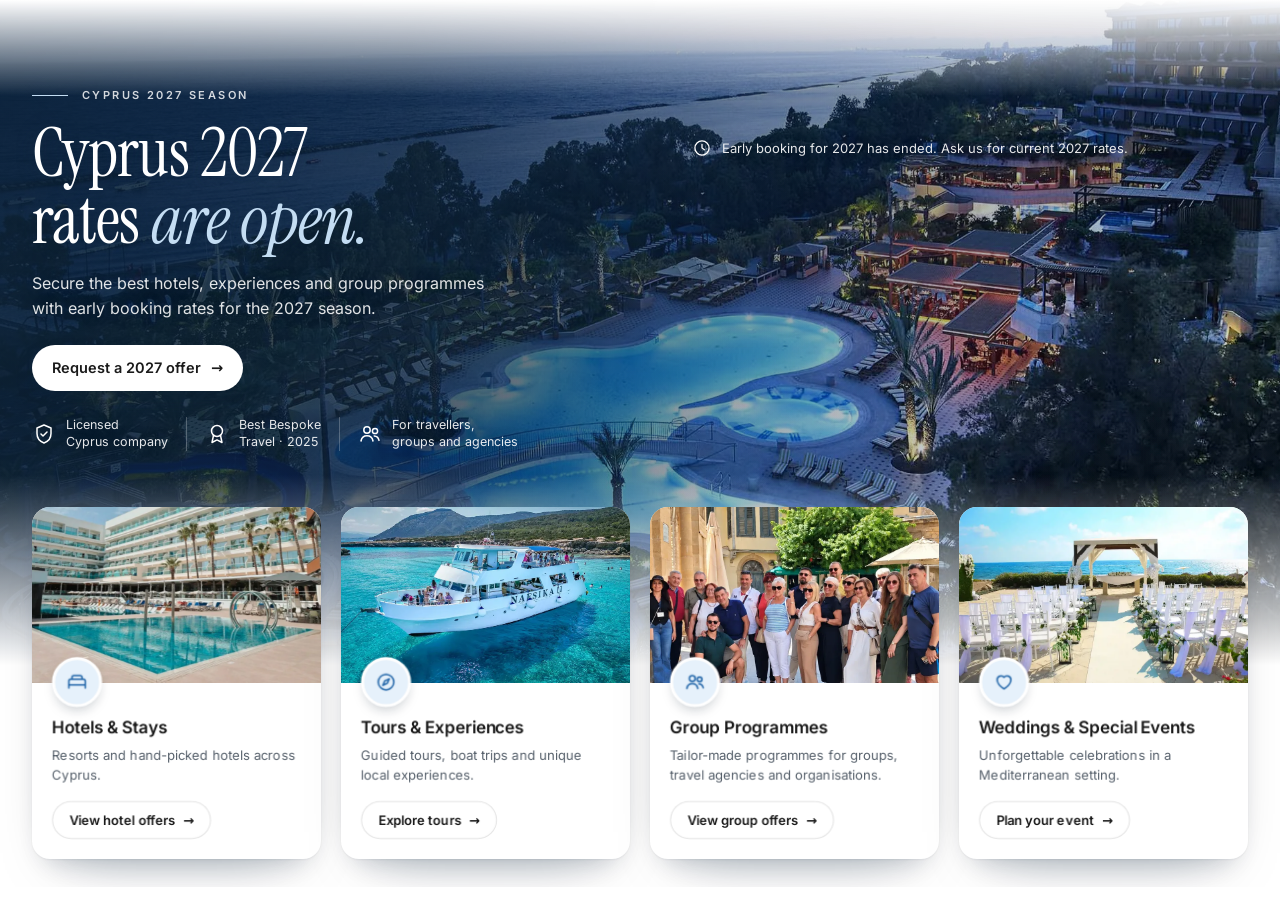
==== early-booking/index.html @ 0e49a7b5 "Add Early booking 2027 section for the Home page A Mediterranean photo section that fades in and out" ====
<!doctype html>
<html lang="en">
<head>
  <meta charset="utf-8">
  <meta name="viewport" content="width=device-width, initial-scale=1">
  <meta name="color-scheme" content="light">
  <title>Early booking 2027 · WWE Travel CY</title>
  <meta name="description" content="WWE Travel CY early booking for Cyprus 2027: up to 20% off hotels and stays, 10% off tours and experiences, group programmes, weddings and special events.">
  <meta name="robots" content="noindex">
  <link rel="icon" href="../assets/favicon.svg" type="image/svg+xml">
  <link rel="preload" href="assets/fonts/instrument-serif-latin-400-normal.woff2" as="font" type="font/woff2" crossorigin>
  <link rel="preload" href="assets/fonts/inter-latin-400-normal.woff2" as="font" type="font/woff2" crossorigin>
  <link rel="stylesheet" href="css/early-booking.css">
  <!-- before first paint: embed state, reduced motion, optional edge colours (?top=ffffff&bottom=f8f7f4) -->
  <script>
    (function (d) {
      var c = d.documentElement.classList, s = d.documentElement.style;
      c.add('js');
      try { if (window.self !== window.top) c.add('is-embedded'); } catch (e) { c.add('is-embedded'); }
      if (window.matchMedia && matchMedia('(prefers-reduced-motion: reduce)').matches) c.add('reduced-motion');
      var q = new URLSearchParams(location.search);
      ['top', 'bottom'].forEach(function (k) {
        var v = q.get(k);
        if (v && /^[0-9a-f]{6}$/i.test(v)) s.setProperty('--edge-' + k, '#' + v);
      });
    })(document);
  </script>
</head>
<body>
  <section class="eb" id="eb" aria-labelledby="eb-title">

    <!-- background photo, gradients and a soft fade into the sections above and below -->
    <div class="eb__bg" aria-hidden="true">
      <img class="eb__photo" src="assets/photos/background.webp" alt="">
    </div>

    <div class="eb__inner">
      <div class="eb__hero">

        <div class="eb__copy">
          <p class="eb__eyebrow reveal" style="--d:0"><span class="eb__rule"></span><span class="eb__eyebrow-text">Early booking · Cyprus 2027</span></p>
          <h2 class="eb__title" id="eb-title">
            <span class="reveal" style="--d:1">Cyprus 2027</span>
            <span class="reveal" style="--d:2">rates <em>are open.</em></span>
          </h2>
          <p class="eb__lead reveal" style="--d:3">Secure the best hotels, experiences and group programmes with early booking rates for the 2027 season.</p>
          <a class="eb__cta reveal" style="--d:4" href="https://www.wwe-cy.com/tailored-program-package-request" target="_top"><span>Request a 2027 offer</span><span class="eb__cta-arrow" aria-hidden="true">→</span></a>

          <ul class="eb__trust reveal" style="--d:5">
            <li>
              <svg viewBox="0 0 24 24" aria-hidden="true"><path d="M12 3 5 6v5.5c0 4.2 2.9 8 7 9.5 4.1-1.5 7-5.3 7-9.5V6l-7-3Z"/><path d="m9 12 2 2 4-4"/></svg>
              <span>Licensed<br>Cyprus company</span>
            </li>
            <li>
              <svg viewBox="0 0 24 24" aria-hidden="true"><circle cx="12" cy="9" r="5.5"/><path d="m8.5 13.3-1.5 7.2 5-2.6 5 2.6-1.5-7.2"/></svg>
              <span>Best Bespoke<br>Travel · 2025</span>
            </li>
            <li>
              <svg viewBox="0 0 24 24" aria-hidden="true"><circle cx="9" cy="8" r="3.2"/><path d="M3 19c.6-3.3 3-5.2 6-5.2s5.4 1.9 6 5.2"/><circle cx="17" cy="9" r="2.6"/><path d="M16.2 13.9c2.4.1 4.2 1.7 4.8 4.4"/></svg>
              <span>For travellers,<br>groups and agencies</span>
            </li>
          </ul>
        </div>

        <div class="eb__timer reveal" style="--d:2">
          <div class="cd" id="cd" role="timer" aria-live="off">
            <div class="cd__seg"><span class="cd__num" data-unit="days">00</span><span class="cd__lab">Days</span></div>
            <div class="cd__seg"><span class="cd__num" data-unit="hours">00</span><span class="cd__lab">Hours</span></div>
            <div class="cd__seg"><span class="cd__num" data-unit="minutes">00</span><span class="cd__lab">Minutes</span></div>
            <div class="cd__seg"><span class="cd__num" data-unit="seconds">00</span><span class="cd__lab">Seconds</span></div>
          </div>
          <p class="eb__deadline">
            <svg viewBox="0 0 24 24" aria-hidden="true"><circle cx="12" cy="12" r="8.5"/><path d="M12 7.5V12l3 2"/></svg>
            <span class="eb__deadline-open">Early booking rates available until 30&nbsp;November&nbsp;2026, 23:59 (Cyprus time).</span>
            <span class="eb__deadline-ended">Early booking for 2027 has ended. Ask us for current 2027 rates.</span>
          </p>
        </div>
      </div>

      <!-- the four offers -->
      <div class="eb__deck" id="deck">

        <article class="offer" style="--i:0">
          <div class="offer__card">
            <div class="offer__media"><img src="assets/photos/hotels.webp" alt="" loading="lazy" style="--focus:50% 60%"></div>
            <span class="offer__icon" aria-hidden="true"><svg viewBox="0 0 24 24"><path d="M3 18.5V11a2 2 0 0 1 2-2h14a2 2 0 0 1 2 2v7.5M3 15h18M6.5 9V6.8A1.8 1.8 0 0 1 8.3 5h7.4a1.8 1.8 0 0 1 1.8 1.8V9"/></svg></span>
            <div class="offer__body">
              <div class="offer__head">
                <h3 class="offer__title">Hotels &amp; Stays</h3>
                <p class="offer__deal"><small>Up to</small><b>20%</b><span>off</span></p>
              </div>
              <p class="offer__text">Resorts and hand-picked hotels across Cyprus.</p>
              <a class="offer__cta" href="https://www.wwe-cy.com/cyprus-hotels" target="_top"><span>View hotel offers</span><span aria-hidden="true">→</span></a>
            </div>
            <span class="offer__glare" aria-hidden="true"></span>
          </div>
        </article>

        <article class="offer" style="--i:1">
          <div class="offer__card">
            <div class="offer__media"><img src="assets/photos/tours.webp" alt="" loading="lazy" style="--focus:50% 55%"></div>
            <span class="offer__icon" aria-hidden="true"><svg viewBox="0 0 24 24"><circle cx="12" cy="12" r="8.5"/><path d="m15.5 8.5-2.2 4.8-4.8 2.2 2.2-4.8 4.8-2.2Z"/></svg></span>
            <div class="offer__body">
              <div class="offer__head">
                <h3 class="offer__title">Tours &amp; Experiences</h3>
                <p class="offer__deal"><b>10%</b><span>off</span></p>
              </div>
              <p class="offer__text">Guided tours, boat trips and unique local experiences.</p>
              <a class="offer__cta" href="https://www.wwe-cy.com/tours-excursions" target="_top"><span>Explore tours</span><span aria-hidden="true">→</span></a>
            </div>
            <span class="offer__glare" aria-hidden="true"></span>
          </div>
        </article>

        <article class="offer" style="--i:2">
          <div class="offer__card">
            <div class="offer__media"><img src="assets/photos/groups.webp" alt="" loading="lazy" style="--focus:50% 45%"></div>
            <span class="offer__icon" aria-hidden="true"><svg viewBox="0 0 24 24"><circle cx="9" cy="8" r="3.2"/><path d="M3 19c.6-3.3 3-5.2 6-5.2s5.4 1.9 6 5.2"/><circle cx="17" cy="9" r="2.6"/><path d="M16.2 13.9c2.4.1 4.2 1.7 4.8 4.4"/></svg></span>
            <div class="offer__body">
              <div class="offer__head">
                <h3 class="offer__title">Group Programmes</h3>
                <p class="offer__deal"><b>10%</b><span>off</span></p>
              </div>
              <p class="offer__text">Tailor-made programmes for groups, travel agencies and organisations.</p>
              <a class="offer__cta" href="https://www.wwe-cy.com/tailored-program-package-request" target="_top"><span>View group offers</span><span aria-hidden="true">→</span></a>
            </div>
            <span class="offer__glare" aria-hidden="true"></span>
          </div>
        </article>

        <article class="offer" style="--i:3">
          <div class="offer__card">
            <div class="offer__media"><img src="assets/photos/weddings.webp" alt="" loading="lazy" style="--focus:50% 50%"></div>
            <span class="offer__icon" aria-hidden="true"><svg viewBox="0 0 24 24"><path d="M12 19.5s-7.5-4.4-7.5-10A4.2 4.2 0 0 1 12 6.8a4.2 4.2 0 0 1 7.5 2.7c0 5.6-7.5 10-7.5 10Z"/></svg></span>
            <div class="offer__body">
              <div class="offer__head">
                <h3 class="offer__title">Weddings &amp; Special Events</h3>
                <p class="offer__deal"><b>10%</b><span>off</span></p>
              </div>
              <p class="offer__text">Unforgettable celebrations in a Mediterranean setting.</p>
              <a class="offer__cta" href="https://www.wwe-cy.com/tailored-program-package-request" target="_top"><span>Plan your event</span><span aria-hidden="true">→</span></a>
            </div>
            <span class="offer__glare" aria-hidden="true"></span>
          </div>
        </article>

      </div>
      <div class="eb__dots" id="dots" aria-hidden="true"></div>
      <p class="eb__fine">Discounts apply to new 2027 bookings confirmed by the deadline. Conditions apply.</p>
    </div>
  </section>

  <script src="js/early-booking.js"></script>
</body>
</html>
---- early-booking/css/early-booking.css ----
/* =====================================================================
   WWE Travel CY · Early booking 2027
   A Mediterranean photo that fades into the page above and below,
   an elegant serif headline, a glass countdown, three trust points and
   four offer cards with a 3D tilt (desktop) or a swipe deck (mobile).
   ===================================================================== */

/* fonts are hosted with the section (SIL Open Font Licence, see assets/fonts) */
@font-face { font-family: 'Inter'; font-style: normal; font-weight: 400; font-display: swap; src: url('../assets/fonts/inter-latin-400-normal.woff2') format('woff2'); }
@font-face { font-family: 'Inter'; font-style: normal; font-weight: 500; font-display: swap; src: url('../assets/fonts/inter-latin-500-normal.woff2') format('woff2'); }
@font-face { font-family: 'Inter'; font-style: normal; font-weight: 600; font-display: swap; src: url('../assets/fonts/inter-latin-600-normal.woff2') format('woff2'); }
@font-face { font-family: 'Instrument Serif'; font-style: normal; font-weight: 400; font-display: swap; src: url('../assets/fonts/instrument-serif-latin-400-normal.woff2') format('woff2'); }
@font-face { font-family: 'Instrument Serif'; font-style: italic; font-weight: 400; font-display: swap; src: url('../assets/fonts/instrument-serif-latin-400-italic.woff2') format('woff2'); }

:root {
  /* palette: the site's sea blue, sand and ink; no orange */
  --sea: 13, 34, 54;                 /* #0D2236 */
  --ink: #1A1A1A;
  --body: #56606B;
  --blue: #185FA5;
  --blue-bg: #E6F1FB;
  --accent-light: #C4DDF3;           /* the italic accent on the photo */
  --white: #FFFFFF;
  --sand: #F6F1EA;

  /* the colours of the sections above and below (override with ?top= and ?bottom=) */
  --edge-top: #FFFFFF;
  --edge-bottom: #FFFFFF;

  /* layout: the same grid as the other Home page embeds */
  --max: 1216px;
  --pad-x: 32px;
  --radius: 18px;

  --serif: 'Instrument Serif', Georgia, 'Times New Roman', serif;
  --sans: 'Inter', system-ui, -apple-system, 'Segoe UI', Roboto, Arial, sans-serif;
  --ease: cubic-bezier(0.22, 1, 0.36, 1);
}

*, *::before, *::after { box-sizing: border-box; }
html { color-scheme: light; -webkit-text-size-adjust: 100%; background: var(--edge-bottom); }
body { margin: 0; font-family: var(--sans); color: var(--ink); -webkit-font-smoothing: antialiased; }
html.is-embedded, html.is-embedded body { overflow: hidden; }
img, svg { display: block; }

/* ---------------------------------------------------------------------
   Section and background
   --------------------------------------------------------------------- */
.eb { position: relative; isolation: isolate; overflow: hidden; }

.eb__bg { position: absolute; inset: 0; z-index: -1; }
.eb__photo {
  position: absolute;
  left: -2%;
  top: 0;
  width: 104%;
  height: var(--photo-h, 640px);
  object-fit: cover;
  object-position: 50% 40%;
  transform: translate3d(var(--px, 0px), var(--py, 0px), 0) scale(1.06);
  transition: transform 1.6s var(--ease);
}
.eb.is-in .eb__photo { transform: translate3d(var(--px, 0px), var(--py, 0px), 0) scale(1); transition: transform 9s cubic-bezier(0.2, 0.6, 0.2, 1); }

/* readable copy on the left, the photo opening up to the right */
.eb__bg::before {
  content: "";
  position: absolute;
  z-index: 1;
  left: 0;
  right: 0;
  top: 0;
  height: var(--photo-h, 640px);
  background:
    linear-gradient(90deg, rgba(var(--sea), 0.88) 0%, rgba(var(--sea), 0.74) 32%, rgba(var(--sea), 0.36) 58%, rgba(var(--sea), 0.14) 80%, rgba(var(--sea), 0.08) 100%),
    linear-gradient(180deg, rgba(var(--sea), 0.3) 0%, rgba(var(--sea), 0.12) 45%, rgba(var(--sea), 0) 75%);
}
/* soft fades: from the section above, and into the page below the cards */
.eb__bg::after {
  content: "";
  position: absolute;
  z-index: 2;
  inset: 0;
  background:
    linear-gradient(180deg, var(--edge-top) 0, rgba(255, 255, 255, 0) 100%) top / 100% 96px no-repeat,
    linear-gradient(180deg, rgba(255, 255, 255, 0) calc(var(--photo-h, 640px) - 190px), var(--edge-bottom) var(--photo-h, 640px)) top / 100% 100% no-repeat;
}

.eb__inner {
  max-width: calc(var(--max) + var(--pad-x) * 2);
  margin: 0 auto;
  padding: 88px var(--pad-x) 28px;
}

/* ---------------------------------------------------------------------
   Hero: copy + countdown
   --------------------------------------------------------------------- */
.eb__hero {
  display: grid;
  grid-template-columns: minmax(0, 1.05fr) minmax(0, 1fr);
  gap: 40px;
  align-items: start;
  color: var(--white);
}

.eb__eyebrow {
  display: flex;
  align-items: center;
  gap: 14px;
  margin: 0 0 18px;
  font-size: 11px;
  font-weight: 600;
  letter-spacing: 0.22em;
  text-transform: uppercase;
  color: rgba(255, 255, 255, 0.82);
}
.eb__rule { width: 36px; height: 1px; background: var(--accent-light); }

.eb__title {
  margin: 0;
  font-family: var(--serif);
  font-weight: 400;
  font-size: 68px;
  line-height: 0.98;
  letter-spacing: -0.01em;
  color: var(--white);
}
.eb__title > span { display: block; }
.eb__title em { font-style: italic; color: var(--accent-light); }
.eb__title, .eb__lead, .eb__trust, .eb__deadline { text-shadow: 0 1px 18px rgba(var(--sea), 0.45); }

.eb__lead {
  max-width: 470px;
  margin: 18px 0 0;
  font-size: 16px;
  line-height: 1.55;
  color: rgba(255, 255, 255, 0.88);
}

.eb__cta {
  display: inline-flex;
  align-items: center;
  gap: 10px;
  height: 46px;
  margin-top: 24px;
  padding: 0 20px;
  border-radius: 999px;
  background: var(--white);
  color: var(--ink);
  font-size: 14.5px;
  font-weight: 600;
  text-decoration: none;
  box-shadow: 0 10px 24px -12px rgba(var(--sea), 0.7);
  transition: transform 0.25s var(--ease), box-shadow 0.25s ease, background-color 0.2s ease;
}
.eb__cta:hover { transform: translateY(-2px); box-shadow: 0 16px 30px -14px rgba(var(--sea), 0.8); }
.eb__cta-arrow { transition: transform 0.25s var(--ease); }
.eb__cta:hover .eb__cta-arrow { transform: translateX(4px); }
.eb__cta:focus-visible { outline: 2px solid var(--white); outline-offset: 3px; }

.eb__trust {
  display: flex;
  flex-wrap: wrap;
  gap: 10px 0;
  margin: 26px 0 0;
  padding: 0;
  list-style: none;
}
.eb__trust li {
  display: flex;
  align-items: center;
  gap: 10px;
  padding-right: 18px;
  margin-right: 18px;
  border-right: 1px solid rgba(255, 255, 255, 0.24);
  font-size: 12.5px;
  line-height: 1.35;
  color: rgba(255, 255, 255, 0.9);
}
.eb__trust li:last-child { border-right: 0; margin-right: 0; padding-right: 0; }
.eb__trust svg { flex: none; width: 24px; height: 24px; fill: none; stroke: var(--white); stroke-width: 1.5; stroke-linecap: round; stroke-linejoin: round; }

/* glass countdown */
.eb__timer { justify-self: end; width: 100%; max-width: 560px; margin-top: 36px; }
.cd {
  display: grid;
  grid-template-columns: repeat(4, 1fr);
  border-radius: 20px;
  background: linear-gradient(135deg, rgba(255, 255, 255, 0.16), rgba(var(--sea), 0.24));
  border: 1px solid rgba(255, 255, 255, 0.3);
  -webkit-backdrop-filter: blur(16px) saturate(1.2);
  backdrop-filter: blur(16px) saturate(1.2);
  box-shadow: 0 24px 50px -30px rgba(var(--sea), 0.8), inset 0 1px 0 rgba(255, 255, 255, 0.25);
}
.cd__seg {
  display: grid;
  justify-items: center;
  gap: 6px;
  padding: 20px 8px 18px;
  perspective: 400px;
}
.cd__seg + .cd__seg { border-left: 1px solid rgba(255, 255, 255, 0.2); }
.cd__num {
  display: block;
  font-family: var(--serif);
  font-size: 58px;
  line-height: 1;
  color: var(--white);
  font-variant-numeric: tabular-nums;
  transform-origin: 50% 60%;
  backface-visibility: hidden;
}
.cd__num.is-flip { animation: flip 0.55s var(--ease); }
@keyframes flip {
  0%   { transform: rotateX(-80deg); opacity: 0.2; }
  60%  { transform: rotateX(8deg); opacity: 1; }
  100% { transform: rotateX(0); opacity: 1; }
}
.cd__lab {
  font-size: 10.5px;
  font-weight: 600;
  letter-spacing: 0.2em;
  text-transform: uppercase;
  color: rgba(255, 255, 255, 0.78);
}
.eb__deadline {
  display: flex;
  align-items: center;
  gap: 10px;
  margin: 14px 0 0 4px;
  font-size: 13px;
  line-height: 1.4;
  color: rgba(255, 255, 255, 0.9);
}
.eb__deadline svg { flex: none; width: 20px; height: 20px; fill: none; stroke: var(--white); stroke-width: 1.5; stroke-linecap: round; }
.eb__deadline-ended { display: none; }

/* ---------------------------------------------------------------------
   Offer cards
   --------------------------------------------------------------------- */
.eb__deck {
  display: grid;
  grid-template-columns: repeat(4, minmax(0, 1fr));
  gap: 20px;
  margin-top: 56px;
  perspective: 1400px;
  position: relative;
}
.offer { position: relative; }
.offer__card {
  position: relative;
  height: 100%;
  display: flex;
  flex-direction: column;
  border-radius: var(--radius);
  background: var(--white);
  box-shadow:
    0 1px 2px rgba(var(--sea), 0.06),
    0 14px 30px -16px rgba(var(--sea), 0.3),
    0 30px 60px -36px rgba(var(--sea), 0.35);
  transform-style: preserve-3d;
  transform: perspective(1000px) rotateX(var(--rx, 0deg)) rotateY(var(--ry, 0deg)) translate3d(0, var(--lift, 0px), 0);
  transition: transform 0.6s var(--ease), box-shadow 0.6s ease, opacity 0.4s ease, filter 0.4s ease;
  will-change: transform;
}
.offer__media {
  position: relative;
  height: 176px;
  overflow: hidden;
  border-radius: var(--radius) var(--radius) 0 0;
}
.offer__media img {
  width: 100%;
  height: 100%;
  object-fit: cover;
  object-position: var(--focus, 50% 50%);
  transform: scale(1.04) translate3d(var(--ix, 0px), var(--iy, 0px), 0);
  transition: transform 0.8s var(--ease);
}
.offer__icon {
  position: absolute;
  left: 20px;
  top: 150px;
  display: grid;
  place-items: center;
  width: 50px;
  height: 50px;
  border-radius: 50%;
  background: var(--blue-bg);
  border: 3px solid var(--white);
  color: var(--blue);
  box-shadow: 0 6px 14px -6px rgba(var(--sea), 0.35);
  transform: translateZ(26px);
  transition: transform 0.6s var(--ease);
}
.offer__icon svg { width: 22px; height: 22px; fill: none; stroke: currentColor; stroke-width: 1.6; stroke-linecap: round; stroke-linejoin: round; }
.offer__body {
  display: flex;
  flex: 1;
  flex-direction: column;
  padding: 34px 20px 20px;
  transform: translateZ(14px);
}
.offer__head { display: flex; align-items: flex-start; justify-content: space-between; gap: 12px; }
.offer__title {
  margin: 0;
  font-size: 17px;
  font-weight: 600;
  line-height: 1.25;
  letter-spacing: -0.01em;
  color: var(--ink);
}
.offer__deal {
  flex: none;
  display: grid;
  grid-template-columns: auto auto;
  align-items: baseline;
  column-gap: 3px;
  margin: -4px 0 0;
  color: var(--blue);
  text-align: right;
  transform: translateZ(30px);
  transition: transform 0.6s var(--ease);
}
.offer__deal small { grid-column: 1 / -1; font-size: 10.5px; font-weight: 500; color: var(--body); letter-spacing: 0.02em; }
.offer__deal b { font-family: var(--serif); font-style: italic; font-weight: 400; font-size: 40px; line-height: 0.95; }
.offer__deal span { font-family: var(--serif); font-style: italic; font-size: 17px; text-transform: uppercase; }
.offer__text {
  flex: 1;
  margin: 8px 0 0;
  font-size: 13px;
  line-height: 1.5;
  color: var(--body);
}
.offer__cta {
  align-self: flex-start;
  display: inline-flex;
  align-items: center;
  gap: 8px;
  height: 38px;
  margin-top: 16px;
  padding: 0 16px;
  border-radius: 999px;
  border: 1px solid rgba(26, 26, 26, 0.12);
  background: var(--white);
  color: var(--ink);
  font-size: 13px;
  font-weight: 600;
  text-decoration: none;
  transition: background-color 0.2s ease, color 0.2s ease, border-color 0.2s ease;
}
.offer__cta span:last-child { transition: transform 0.25s var(--ease); }
.offer__cta:hover { background: var(--ink); border-color: var(--ink); color: var(--white); }
.offer__cta:hover span:last-child { transform: translateX(3px); }
.offer__cta:focus-visible { outline: 2px solid var(--blue); outline-offset: 2px; }

/* light reflection that follows the pointer */
.offer__glare {
  position: absolute;
  inset: 0;
  border-radius: var(--radius);
  pointer-events: none;
  background: radial-gradient(420px circle at var(--gx, 50%) var(--gy, 0%), rgba(255, 255, 255, 0.38), rgba(255, 255, 255, 0) 45%);
  opacity: 0;
  mix-blend-mode: soft-light;
  transition: opacity 0.4s ease;
}

/* desktop: the card under the pointer tilts and lifts, the others step back */
@media (hover: hover) and (pointer: fine) {
  .offer.is-hot .offer__card {
    --lift: -10px;
    transition: transform 0.18s ease-out, box-shadow 0.5s ease;
    box-shadow:
      0 2px 4px rgba(var(--sea), 0.08),
      0 28px 50px -20px rgba(var(--sea), 0.45),
      0 50px 80px -40px rgba(var(--sea), 0.4);
  }
  .offer.is-hot .offer__glare { opacity: 1; }
  .offer.is-hot .offer__media img { transform: scale(1.1) translate3d(var(--ix, 0px), var(--iy, 0px), 0); }
  .offer.is-hot .offer__icon { transform: translateZ(46px) scale(1.06); }
  .offer.is-hot .offer__deal { transform: translateZ(54px) scale(1.06); }
  .eb__deck.has-hot .offer:not(.is-hot) .offer__card { transform: perspective(1000px) scale(0.97); opacity: 0.86; filter: saturate(0.85); }
}

/* ---------------------------------------------------------------------
   Entrance (when the section scrolls into view)
   --------------------------------------------------------------------- */
html.js .reveal { opacity: 0; transform: translateY(18px); }
html.js .eb.is-in .reveal {
  opacity: 1;
  transform: none;
  transition: opacity 0.9s ease, transform 0.9s var(--ease);
  transition-delay: calc(var(--d, 0) * 0.09s);
}
html.js .offer { opacity: 0; transform: translateY(46px) rotateX(-16deg); transform-origin: 50% 100%; }
html.js .eb.is-in .offer {
  opacity: 1;
  transform: none;
  transition: opacity 0.8s ease, transform 1.1s var(--ease);
  transition-delay: calc(0.45s + var(--i) * 0.11s);
}

/* the small print and the mobile dots */
.eb__fine { margin: 18px 0 0; font-size: 11.5px; line-height: 1.4; color: var(--body); text-align: center; }
.eb__dots { display: none; }

/* ---------------------------------------------------------------------
   After the deadline: no countdown, no discounts
   --------------------------------------------------------------------- */
.eb.is-ended .cd,
.eb.is-ended .offer__deal,
.eb.is-ended .eb__fine,
.eb.is-ended .eb__deadline-open { display: none; }
.eb.is-ended .eb__deadline-ended { display: inline; }

/* ---------------------------------------------------------------------
   Breakpoints
   --------------------------------------------------------------------- */
@media (max-width: 1199px) {
  .eb__title { font-size: 60px; }
  .cd__num { font-size: 50px; }
  .eb__deck { gap: 16px; }
  .offer__body { padding: 32px 16px 18px; }
  .offer__deal b { font-size: 34px; }
}

/* tablet: countdown under the copy, cards 2 × 2 */
@media (max-width: 1023px) {
  :root { --pad-x: 24px; }
  .eb__inner { padding-top: 72px; }
  .eb__hero { grid-template-columns: minmax(0, 1fr); gap: 0; }
  .eb__timer { justify-self: start; max-width: 520px; margin-top: 28px; }
  .eb__title { font-size: 56px; }

  /* tablet and mobile: a swipe deck, the card in the middle in focus */
  .eb__deck {
    display: flex;
    gap: 16px;
    margin: 40px calc(var(--pad-x) * -1) 0;
    padding: 16px var(--pad-x) 26px;
    overflow-x: auto;
    scroll-snap-type: x mandatory;
    scroll-padding: 0 var(--pad-x);
    scrollbar-width: none;
    perspective: none;
  }
  .eb__deck::-webkit-scrollbar { display: none; }
  .offer { flex: none; width: 44%; max-width: 360px; scroll-snap-align: start; }
  .offer__card { transform: none; transition: box-shadow 0.4s ease; }
  .eb__dots { display: flex; justify-content: center; gap: 6px; margin-top: 2px; }
  .eb__dots i { width: 6px; height: 6px; border-radius: 999px; background: rgba(26, 26, 26, 0.22); transition: width 0.4s var(--ease), background-color 0.3s ease; }
  .eb__dots i.is-active { width: 22px; background: var(--ink); }
  .eb__fine { margin-top: 14px; }
}

/* mobile: a swipe deck, the card in the middle in focus */
@media (max-width: 767px) {
  :root { --pad-x: 16px; }
  .eb__inner { padding-top: 76px; padding-bottom: 22px; }
  .eb__photo { object-position: 30% 40%; }
  .eb__bg::before {
    background: linear-gradient(180deg, rgba(var(--sea), 0.7) 0%, rgba(var(--sea), 0.76) 55%, rgba(var(--sea), 0.55) 80%, rgba(var(--sea), 0.2) 100%);
  }
  .eb__eyebrow { margin-bottom: 14px; letter-spacing: 0.18em; }
  .eb__title { font-size: 46px; }
  .eb__lead { font-size: 15px; }
  .eb__trust { flex-direction: column; gap: 10px; margin-top: 22px; }
  .eb__trust li { border-right: 0; margin-right: 0; padding-right: 0; }
  .eb__timer { max-width: none; margin-top: 26px; }
  .cd { border-radius: 16px; }
  .cd__seg { padding: 14px 4px 12px; gap: 4px; }
  .cd__num { font-size: 38px; }
  .cd__lab { font-size: 9.5px; letter-spacing: 0.14em; }
  .eb__deadline { font-size: 12px; align-items: flex-start; }

  .eb__deck { gap: 14px; margin-top: 34px; }
  .offer { width: 80%; max-width: 330px; scroll-snap-align: center; }
  .offer__card {
    transform: scale(calc(1 - var(--far, 0) * 0.07));
    opacity: calc(1 - var(--far, 0) * 0.25);
  }
}

@media (max-width: 359px) {
  .eb__title { font-size: 40px; }
  .cd__num { font-size: 32px; }
  .cd__lab { font-size: 8.5px; letter-spacing: 0.1em; }
}

/* ---------------------------------------------------------------------
   Reduced motion: no tilt, no flip, no entrance, no zoom
   --------------------------------------------------------------------- */
html.reduced-motion .reveal,
html.reduced-motion .offer { opacity: 1 !important; transform: none !important; transition: none !important; }
html.reduced-motion .eb__photo { transform: none !important; transition: none !important; }
html.reduced-motion .cd__num.is-flip { animation: none; }
html.reduced-motion .offer__card { transition: none !important; }
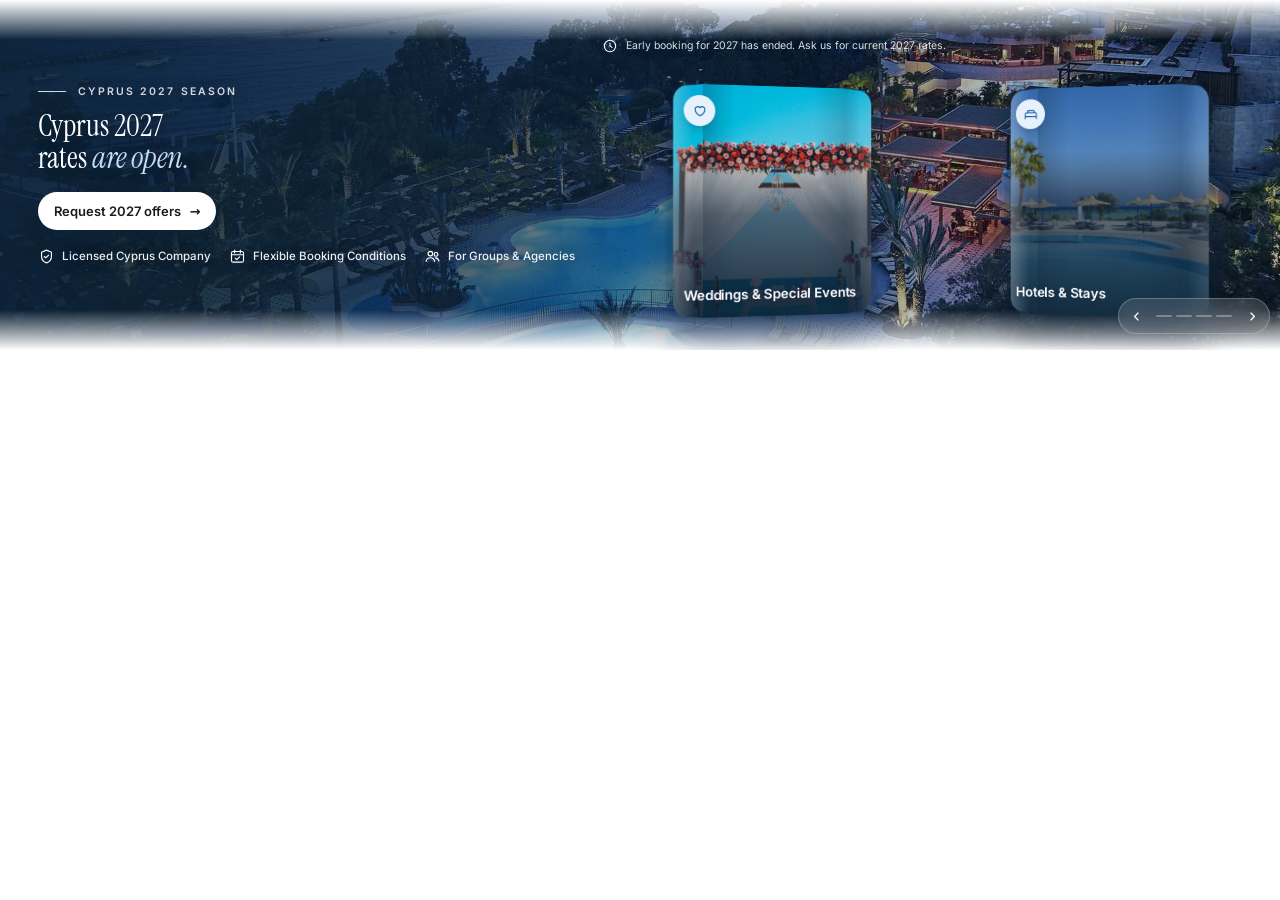
==== commit 47484ffd: "Early booking 2027: compact two-column layout with a 3D offer orbit - About 350 px on desktop (340 t" ====
--- a/early-booking/index.html
+++ b/early-booking/index.html
@@ -11,7 +11,7 @@
   <link rel="preload" href="assets/fonts/instrument-serif-latin-400-normal.woff2" as="font" type="font/woff2" crossorigin>
   <link rel="preload" href="assets/fonts/inter-latin-400-normal.woff2" as="font" type="font/woff2" crossorigin>
   <link rel="stylesheet" href="css/early-booking.css">
-  <!-- before first paint: embed state, reduced motion, optional edge colours (?top=ffffff&bottom=f8f7f4) -->
+  <!-- before first paint: embed state, reduced motion, optional edge colours and side padding (?top=ffffff&bottom=f8f7f4&pad=24) -->
   <script>
     (function (d) {
       var c = d.documentElement.classList, s = d.documentElement.style;
@@ -23,51 +23,58 @@
         var v = q.get(k);
         if (v && /^[0-9a-f]{6}$/i.test(v)) s.setProperty('--edge-' + k, '#' + v);
       });
+      var p = q.get('pad');
+      if (p && /^\d{1,3}$/.test(p)) s.setProperty('--pad-x', p + 'px');
     })(document);
   </script>
 </head>
 <body>
-  <section class="eb" id="eb" aria-labelledby="eb-title">
+  <section class="eb" id="eb" aria-labelledby="eb-title" aria-roledescription="carousel">
 
-    <!-- background photo, gradients and a soft fade into the sections above and below -->
+    <!-- backgrounds: the base photo, and each offer's photo, which fades in while its card is open -->
     <div class="eb__bg" aria-hidden="true">
-      <img class="eb__photo" src="assets/photos/background.webp" alt="">
+      <img class="eb__photo is-on" data-bg="base" src="assets/photos/background.webp" alt="">
+      <img class="eb__photo" data-bg="0" src="assets/photos/hotels.webp" alt="">
+      <img class="eb__photo" data-bg="1" src="assets/photos/tours.webp" alt="">
+      <img class="eb__photo" data-bg="2" src="assets/photos/groups.webp" alt="">
+      <img class="eb__photo" data-bg="3" src="assets/photos/weddings.webp" alt="">
     </div>
 
     <div class="eb__inner">
-      <div class="eb__hero">
 
-        <div class="eb__copy">
-          <p class="eb__eyebrow reveal" style="--d:0"><span class="eb__rule"></span><span class="eb__eyebrow-text">Early booking · Cyprus 2027</span></p>
-          <h2 class="eb__title" id="eb-title">
-            <span class="reveal" style="--d:1">Cyprus 2027</span>
-            <span class="reveal" style="--d:2">rates <em>are open.</em></span>
-          </h2>
-          <p class="eb__lead reveal" style="--d:3">Secure the best hotels, experiences and group programmes with early booking rates for the 2027 season.</p>
-          <a class="eb__cta reveal" style="--d:4" href="https://www.wwe-cy.com/tailored-program-package-request" target="_top"><span>Request a 2027 offer</span><span class="eb__cta-arrow" aria-hidden="true">→</span></a>
+      <!-- left: the promotion -->
+      <div class="eb__left">
+        <p class="eb__eyebrow reveal" style="--d:0"><span class="eb__rule"></span><span class="eb__eyebrow-text">Early booking · Cyprus 2027</span></p>
+        <h2 class="eb__title reveal" style="--d:1" id="eb-title">
+          <span>Cyprus 2027</span>
+          <span>rates <em>are open.</em></span>
+        </h2>
+        <a class="eb__cta reveal" style="--d:2" href="https://www.wwe-cy.com/tailored-program-package-request" target="_top"><span>Request 2027 offers</span><span class="eb__cta-arrow" aria-hidden="true">→</span></a>
+        <ul class="eb__usp reveal" style="--d:3">
+          <li>
+            <svg viewBox="0 0 24 24" aria-hidden="true"><path d="M12 3 5 6v5.5c0 4.2 2.9 8 7 9.5 4.1-1.5 7-5.3 7-9.5V6l-7-3Z"/><path d="m9 12 2 2 4-4"/></svg>
+            <span>Licensed Cyprus Company</span>
+          </li>
+          <li>
+            <svg viewBox="0 0 24 24" aria-hidden="true"><rect x="3.5" y="5" width="17" height="15" rx="2.5"/><path d="M3.5 9.5h17M8 3v4M16 3v4M9 14.5l2 2 4-4"/></svg>
+            <span>Flexible Booking Conditions</span>
+          </li>
+          <li>
+            <svg viewBox="0 0 24 24" aria-hidden="true"><circle cx="9" cy="8" r="3.2"/><path d="M3 19c.6-3.3 3-5.2 6-5.2s5.4 1.9 6 5.2"/><circle cx="17" cy="9" r="2.6"/><path d="M16.2 13.9c2.4.1 4.2 1.7 4.8 4.4"/></svg>
+            <span>For Groups &amp; Agencies</span>
+          </li>
+        </ul>
+        <p class="eb__note reveal" style="--d:4">Discounts on request for new 2027 bookings confirmed by the deadline. Conditions apply.</p>
+      </div>
 
-          <ul class="eb__trust reveal" style="--d:5">
-            <li>
-              <svg viewBox="0 0 24 24" aria-hidden="true"><path d="M12 3 5 6v5.5c0 4.2 2.9 8 7 9.5 4.1-1.5 7-5.3 7-9.5V6l-7-3Z"/><path d="m9 12 2 2 4-4"/></svg>
-              <span>Licensed<br>Cyprus company</span>
-            </li>
-            <li>
-              <svg viewBox="0 0 24 24" aria-hidden="true"><circle cx="12" cy="9" r="5.5"/><path d="m8.5 13.3-1.5 7.2 5-2.6 5 2.6-1.5-7.2"/></svg>
-              <span>Best Bespoke<br>Travel · 2025</span>
-            </li>
-            <li>
-              <svg viewBox="0 0 24 24" aria-hidden="true"><circle cx="9" cy="8" r="3.2"/><path d="M3 19c.6-3.3 3-5.2 6-5.2s5.4 1.9 6 5.2"/><circle cx="17" cy="9" r="2.6"/><path d="M16.2 13.9c2.4.1 4.2 1.7 4.8 4.4"/></svg>
-              <span>For travellers,<br>groups and agencies</span>
-            </li>
-          </ul>
-        </div>
-
-        <div class="eb__timer reveal" style="--d:2">
+      <!-- right: countdown and the offer carousel -->
+      <div class="eb__right">
+        <div class="eb__time reveal" style="--d:1">
           <div class="cd" id="cd" role="timer" aria-live="off">
             <div class="cd__seg"><span class="cd__num" data-unit="days">00</span><span class="cd__lab">Days</span></div>
             <div class="cd__seg"><span class="cd__num" data-unit="hours">00</span><span class="cd__lab">Hours</span></div>
-            <div class="cd__seg"><span class="cd__num" data-unit="minutes">00</span><span class="cd__lab">Minutes</span></div>
-            <div class="cd__seg"><span class="cd__num" data-unit="seconds">00</span><span class="cd__lab">Seconds</span></div>
+            <div class="cd__seg"><span class="cd__num" data-unit="minutes">00</span><span class="cd__lab">Min</span></div>
+            <div class="cd__seg"><span class="cd__num" data-unit="seconds">00</span><span class="cd__lab">Sec</span></div>
           </div>
           <p class="eb__deadline">
             <svg viewBox="0 0 24 24" aria-hidden="true"><circle cx="12" cy="12" r="8.5"/><path d="M12 7.5V12l3 2"/></svg>
@@ -75,78 +82,83 @@
             <span class="eb__deadline-ended">Early booking for 2027 has ended. Ask us for current 2027 rates.</span>
           </p>
         </div>
+
+        <div class="eb__stage reveal" style="--d:2" id="stage">
+          <div class="orbit" id="orbit">
+
+            <article class="oc" data-k="0" role="group" aria-roledescription="slide" aria-label="1 of 4: Hotels and stays" data-img="assets/photos/hotels.webp" style="--fx:.5">
+              <div class="oc__shape" aria-hidden="true"><i class="oc__slice oc__slice--l"></i><i class="oc__slice oc__slice--c"></i><i class="oc__slice oc__slice--r"></i></div>
+              <div class="oc__face">
+                <span class="oc__icon" aria-hidden="true"><svg viewBox="0 0 24 24"><path d="M3 18.5V11a2 2 0 0 1 2-2h14a2 2 0 0 1 2 2v7.5M3 15h18M6.5 9V6.8A1.8 1.8 0 0 1 8.3 5h7.4a1.8 1.8 0 0 1 1.8 1.8V9"/></svg></span>
+                <div class="oc__info">
+                  <p class="oc__deal"><small>Up to</small> <b>20%</b> <span>off</span></p>
+                  <h3 class="oc__title">Hotels &amp; Stays</h3>
+                  <div class="oc__more"><div>
+                    <p class="oc__text">Resorts and hand-picked hotels across Cyprus.</p>
+                    <a class="oc__btn" href="https://www.wwe-cy.com/cyprus-hotels" target="_top">Explore Hotels <span aria-hidden="true">→</span></a>
+                    <a class="oc__link" href="https://www.wwe-cy.com/tailored-program-package-request" target="_top">Request 2027 Offer <span aria-hidden="true">→</span></a>
+                  </div></div>
+                </div>
+              </div>
+            </article>
+
+            <article class="oc" data-k="1" role="group" aria-roledescription="slide" aria-label="2 of 4: Tours and experiences" data-img="assets/photos/tours.webp" style="--fx:.62">
+              <div class="oc__shape" aria-hidden="true"><i class="oc__slice oc__slice--l"></i><i class="oc__slice oc__slice--c"></i><i class="oc__slice oc__slice--r"></i></div>
+              <div class="oc__face">
+                <span class="oc__icon" aria-hidden="true"><svg viewBox="0 0 24 24"><circle cx="12" cy="12" r="8.5"/><path d="m15.5 8.5-2.2 4.8-4.8 2.2 2.2-4.8 4.8-2.2Z"/></svg></span>
+                <div class="oc__info">
+                  <p class="oc__deal"><b>10%</b> <span>off</span></p>
+                  <h3 class="oc__title">Tours &amp; Experiences</h3>
+                  <div class="oc__more"><div>
+                    <p class="oc__text">Guided tours, boat trips and unique local experiences.</p>
+                    <a class="oc__btn" href="https://www.wwe-cy.com/tours-excursions" target="_top">Explore Tours <span aria-hidden="true">→</span></a>
+                    <a class="oc__link" href="https://www.wwe-cy.com/tailored-program-package-request" target="_top">Request 2027 Offer <span aria-hidden="true">→</span></a>
+                  </div></div>
+                </div>
+              </div>
+            </article>
+
+            <article class="oc" data-k="2" role="group" aria-roledescription="slide" aria-label="3 of 4: Group programmes" data-img="assets/photos/groups.webp" style="--fx:.45">
+              <div class="oc__shape" aria-hidden="true"><i class="oc__slice oc__slice--l"></i><i class="oc__slice oc__slice--c"></i><i class="oc__slice oc__slice--r"></i></div>
+              <div class="oc__face">
+                <span class="oc__icon" aria-hidden="true"><svg viewBox="0 0 24 24"><circle cx="9" cy="8" r="3.2"/><path d="M3 19c.6-3.3 3-5.2 6-5.2s5.4 1.9 6 5.2"/><circle cx="17" cy="9" r="2.6"/><path d="M16.2 13.9c2.4.1 4.2 1.7 4.8 4.4"/></svg></span>
+                <div class="oc__info">
+                  <p class="oc__deal"><b>10%</b> <span>off</span></p>
+                  <h3 class="oc__title">Group Programmes</h3>
+                  <div class="oc__more"><div>
+                    <p class="oc__text">Tailor-made programmes for groups, agencies and organisations.</p>
+                    <a class="oc__btn" href="https://www.wwe-cy.com/tours-excursions" target="_top">Explore Programmes <span aria-hidden="true">→</span></a>
+                    <a class="oc__link" href="https://www.wwe-cy.com/tailored-program-package-request" target="_top">Request 2027 Offer <span aria-hidden="true">→</span></a>
+                  </div></div>
+                </div>
+              </div>
+            </article>
+
+            <article class="oc" data-k="3" role="group" aria-roledescription="slide" aria-label="4 of 4: Weddings and special events" data-img="assets/photos/weddings.webp" style="--fx:.5">
+              <div class="oc__shape" aria-hidden="true"><i class="oc__slice oc__slice--l"></i><i class="oc__slice oc__slice--c"></i><i class="oc__slice oc__slice--r"></i></div>
+              <div class="oc__face">
+                <span class="oc__icon" aria-hidden="true"><svg viewBox="0 0 24 24"><path d="M12 19.5s-7.5-4.4-7.5-10A4.2 4.2 0 0 1 12 6.8a4.2 4.2 0 0 1 7.5 2.7c0 5.6-7.5 10-7.5 10Z"/></svg></span>
+                <div class="oc__info">
+                  <p class="oc__deal"><b>10%</b> <span>off</span></p>
+                  <h3 class="oc__title">Weddings &amp; Special Events</h3>
+                  <div class="oc__more"><div>
+                    <p class="oc__text">Unforgettable celebrations in a Mediterranean setting.</p>
+                    <a class="oc__btn" href="https://www.wwe-cy.com/tailored-program-package-request" target="_top">Request 2027 Offer <span aria-hidden="true">→</span></a>
+                  </div></div>
+                </div>
+              </div>
+            </article>
+
+          </div>
+
+          <!-- navigation: previous, one progress segment per offer, next -->
+          <div class="eb__nav">
+            <button class="eb__arrow" type="button" id="prev" aria-label="Previous offer"><svg viewBox="0 0 24 24" aria-hidden="true"><path d="M14.5 6.5 9 12l5.5 5.5"/></svg></button>
+            <div class="eb__bars" id="bars" aria-hidden="true"><i><b></b></i><i><b></b></i><i><b></b></i><i><b></b></i></div>
+            <button class="eb__arrow" type="button" id="next" aria-label="Next offer"><svg viewBox="0 0 24 24" aria-hidden="true"><path d="M9.5 6.5 15 12l-5.5 5.5"/></svg></button>
+          </div>
+        </div>
       </div>
-
-      <!-- the four offers -->
-      <div class="eb__deck" id="deck">
-
-        <article class="offer" style="--i:0">
-          <div class="offer__card">
-            <div class="offer__media"><img src="assets/photos/hotels.webp" alt="" loading="lazy" style="--focus:50% 60%"></div>
-            <span class="offer__icon" aria-hidden="true"><svg viewBox="0 0 24 24"><path d="M3 18.5V11a2 2 0 0 1 2-2h14a2 2 0 0 1 2 2v7.5M3 15h18M6.5 9V6.8A1.8 1.8 0 0 1 8.3 5h7.4a1.8 1.8 0 0 1 1.8 1.8V9"/></svg></span>
-            <div class="offer__body">
-              <div class="offer__head">
-                <h3 class="offer__title">Hotels &amp; Stays</h3>
-                <p class="offer__deal"><small>Up to</small><b>20%</b><span>off</span></p>
-              </div>
-              <p class="offer__text">Resorts and hand-picked hotels across Cyprus.</p>
-              <a class="offer__cta" href="https://www.wwe-cy.com/cyprus-hotels" target="_top"><span>View hotel offers</span><span aria-hidden="true">→</span></a>
-            </div>
-            <span class="offer__glare" aria-hidden="true"></span>
-          </div>
-        </article>
-
-        <article class="offer" style="--i:1">
-          <div class="offer__card">
-            <div class="offer__media"><img src="assets/photos/tours.webp" alt="" loading="lazy" style="--focus:50% 55%"></div>
-            <span class="offer__icon" aria-hidden="true"><svg viewBox="0 0 24 24"><circle cx="12" cy="12" r="8.5"/><path d="m15.5 8.5-2.2 4.8-4.8 2.2 2.2-4.8 4.8-2.2Z"/></svg></span>
-            <div class="offer__body">
-              <div class="offer__head">
-                <h3 class="offer__title">Tours &amp; Experiences</h3>
-                <p class="offer__deal"><b>10%</b><span>off</span></p>
-              </div>
-              <p class="offer__text">Guided tours, boat trips and unique local experiences.</p>
-              <a class="offer__cta" href="https://www.wwe-cy.com/tours-excursions" target="_top"><span>Explore tours</span><span aria-hidden="true">→</span></a>
-            </div>
-            <span class="offer__glare" aria-hidden="true"></span>
-          </div>
-        </article>
-
-        <article class="offer" style="--i:2">
-          <div class="offer__card">
-            <div class="offer__media"><img src="assets/photos/groups.webp" alt="" loading="lazy" style="--focus:50% 45%"></div>
-            <span class="offer__icon" aria-hidden="true"><svg viewBox="0 0 24 24"><circle cx="9" cy="8" r="3.2"/><path d="M3 19c.6-3.3 3-5.2 6-5.2s5.4 1.9 6 5.2"/><circle cx="17" cy="9" r="2.6"/><path d="M16.2 13.9c2.4.1 4.2 1.7 4.8 4.4"/></svg></span>
-            <div class="offer__body">
-              <div class="offer__head">
-                <h3 class="offer__title">Group Programmes</h3>
-                <p class="offer__deal"><b>10%</b><span>off</span></p>
-              </div>
-              <p class="offer__text">Tailor-made programmes for groups, travel agencies and organisations.</p>
-              <a class="offer__cta" href="https://www.wwe-cy.com/tailored-program-package-request" target="_top"><span>View group offers</span><span aria-hidden="true">→</span></a>
-            </div>
-            <span class="offer__glare" aria-hidden="true"></span>
-          </div>
-        </article>
-
-        <article class="offer" style="--i:3">
-          <div class="offer__card">
-            <div class="offer__media"><img src="assets/photos/weddings.webp" alt="" loading="lazy" style="--focus:50% 50%"></div>
-            <span class="offer__icon" aria-hidden="true"><svg viewBox="0 0 24 24"><path d="M12 19.5s-7.5-4.4-7.5-10A4.2 4.2 0 0 1 12 6.8a4.2 4.2 0 0 1 7.5 2.7c0 5.6-7.5 10-7.5 10Z"/></svg></span>
-            <div class="offer__body">
-              <div class="offer__head">
-                <h3 class="offer__title">Weddings &amp; Special Events</h3>
-                <p class="offer__deal"><b>10%</b><span>off</span></p>
-              </div>
-              <p class="offer__text">Unforgettable celebrations in a Mediterranean setting.</p>
-              <a class="offer__cta" href="https://www.wwe-cy.com/tailored-program-package-request" target="_top"><span>Plan your event</span><span aria-hidden="true">→</span></a>
-            </div>
-            <span class="offer__glare" aria-hidden="true"></span>
-          </div>
-        </article>
-
-      </div>
-      <div class="eb__dots" id="dots" aria-hidden="true"></div>
-      <p class="eb__fine">Discounts apply to new 2027 bookings confirmed by the deadline. Conditions apply.</p>
     </div>
   </section>
 
--- a/early-booking/css/early-booking.css
+++ b/early-booking/css/early-booking.css
@@ -1,8 +1,8 @@
 /* =====================================================================
-   WWE Travel CY · Early booking 2027
-   A Mediterranean photo that fades into the page above and below,
-   an elegant serif headline, a glass countdown, three trust points and
-   four offer cards with a 3D tilt (desktop) or a swipe deck (mobile).
+   WWE Travel CY · Early booking 2027 (compact, about 350 px on desktop)
+   Left: the promotion. Right: a slim glass countdown and a 3D orbit of
+   four concave offer cards. The open card's photo fades into the
+   section background; after the fourth offer the base photo returns.
    ===================================================================== */
 
 /* fonts are hosted with the section (SIL Open Font Licence, see assets/fonts) */
@@ -13,24 +13,24 @@
 @font-face { font-family: 'Instrument Serif'; font-style: italic; font-weight: 400; font-display: swap; src: url('../assets/fonts/instrument-serif-latin-400-italic.woff2') format('woff2'); }
 
 :root {
-  /* palette: the site's sea blue, sand and ink; no orange */
+  /* palette: the site's sea blue, white and soft neutrals; no orange */
   --sea: 13, 34, 54;                 /* #0D2236 */
   --ink: #1A1A1A;
-  --body: #56606B;
   --blue: #185FA5;
   --blue-bg: #E6F1FB;
-  --accent-light: #C4DDF3;           /* the italic accent on the photo */
+  --accent-light: #C4DDF3;           /* the italic accent */
   --white: #FFFFFF;
-  --sand: #F6F1EA;
-
-  /* the colours of the sections above and below (override with ?top= and ?bottom=) */
+
+  /* the sections above and below (override with ?top= and ?bottom=) */
   --edge-top: #FFFFFF;
   --edge-bottom: #FFFFFF;
 
-  /* layout: the same grid as the other Home page embeds */
-  --max: 1216px;
-  --pad-x: 32px;
-  --radius: 18px;
+  /* no side padding: it is set in Wix (or with ?pad=) */
+  --pad-x: 0px;
+  --section-h: 350px;
+  --cw: 236px;                       /* card width */
+  --ch: 260px;                       /* card height */
+  --radius: 16px;
 
   --serif: 'Instrument Serif', Georgia, 'Times New Roman', serif;
   --sans: 'Inter', system-ui, -apple-system, 'Segoe UI', Roboto, Arial, sans-serif;
@@ -39,174 +39,178 @@
 
 *, *::before, *::after { box-sizing: border-box; }
 html { color-scheme: light; -webkit-text-size-adjust: 100%; background: var(--edge-bottom); }
-body { margin: 0; font-family: var(--sans); color: var(--ink); -webkit-font-smoothing: antialiased; }
+body { margin: 0; font-family: var(--sans); color: var(--white); -webkit-font-smoothing: antialiased; }
 html.is-embedded, html.is-embedded body { overflow: hidden; }
 img, svg { display: block; }
-
-/* ---------------------------------------------------------------------
-   Section and background
-   --------------------------------------------------------------------- */
-.eb { position: relative; isolation: isolate; overflow: hidden; }
+button { font: inherit; color: inherit; }
+
+/* ---------------------------------------------------------------------
+   Section and backgrounds
+   --------------------------------------------------------------------- */
+.eb { position: relative; isolation: isolate; overflow: hidden; height: var(--section-h); }
 
 .eb__bg { position: absolute; inset: 0; z-index: -1; }
 .eb__photo {
   position: absolute;
-  left: -2%;
-  top: 0;
-  width: 104%;
-  height: var(--photo-h, 640px);
+  inset: 0;
+  width: 100%;
+  height: 100%;
   object-fit: cover;
-  object-position: 50% 40%;
-  transform: translate3d(var(--px, 0px), var(--py, 0px), 0) scale(1.06);
-  transition: transform 1.6s var(--ease);
-}
-.eb.is-in .eb__photo { transform: translate3d(var(--px, 0px), var(--py, 0px), 0) scale(1); transition: transform 9s cubic-bezier(0.2, 0.6, 0.2, 1); }
-
+  object-position: 50% 45%;
+  opacity: 0;
+  transform: scale(1.08);
+  transition: opacity 1.4s ease, transform 1.4s ease;
+}
+.eb__photo[data-bg="base"] { object-position: 50% 40%; }
+.eb__photo.is-on {
+  opacity: 1;
+  transform: scale(1);
+  transition: opacity 1.4s ease, transform 9s cubic-bezier(0.2, 0.6, 0.2, 1);
+}
 /* readable copy on the left, the photo opening up to the right */
 .eb__bg::before {
   content: "";
   position: absolute;
+  inset: 0;
   z-index: 1;
-  left: 0;
-  right: 0;
-  top: 0;
-  height: var(--photo-h, 640px);
   background:
-    linear-gradient(90deg, rgba(var(--sea), 0.88) 0%, rgba(var(--sea), 0.74) 32%, rgba(var(--sea), 0.36) 58%, rgba(var(--sea), 0.14) 80%, rgba(var(--sea), 0.08) 100%),
-    linear-gradient(180deg, rgba(var(--sea), 0.3) 0%, rgba(var(--sea), 0.12) 45%, rgba(var(--sea), 0) 75%);
-}
-/* soft fades: from the section above, and into the page below the cards */
+    linear-gradient(90deg, rgba(var(--sea), 0.9) 0%, rgba(var(--sea), 0.76) 30%, rgba(var(--sea), 0.42) 55%, rgba(var(--sea), 0.22) 78%, rgba(var(--sea), 0.16) 100%),
+    linear-gradient(180deg, rgba(var(--sea), 0.18), rgba(var(--sea), 0.06));
+}
+/* soft transitions into the sections above and below */
 .eb__bg::after {
   content: "";
   position: absolute;
+  inset: 0;
   z-index: 2;
-  inset: 0;
   background:
-    linear-gradient(180deg, var(--edge-top) 0, rgba(255, 255, 255, 0) 100%) top / 100% 96px no-repeat,
-    linear-gradient(180deg, rgba(255, 255, 255, 0) calc(var(--photo-h, 640px) - 190px), var(--edge-bottom) var(--photo-h, 640px)) top / 100% 100% no-repeat;
+    linear-gradient(180deg, var(--edge-top) 0, rgba(255, 255, 255, 0) 100%) top / 100% 40px no-repeat,
+    linear-gradient(0deg, var(--edge-bottom) 0, rgba(255, 255, 255, 0) 100%) bottom / 100% 40px no-repeat;
 }
 
 .eb__inner {
-  max-width: calc(var(--max) + var(--pad-x) * 2);
-  margin: 0 auto;
-  padding: 88px var(--pad-x) 28px;
-}
-
-/* ---------------------------------------------------------------------
-   Hero: copy + countdown
-   --------------------------------------------------------------------- */
-.eb__hero {
   display: grid;
-  grid-template-columns: minmax(0, 1.05fr) minmax(0, 1fr);
-  gap: 40px;
-  align-items: start;
-  color: var(--white);
-}
-
+  grid-template-columns: minmax(0, 0.92fr) minmax(0, 1.08fr);
+  gap: 24px;
+  height: 100%;
+  padding: 0 var(--pad-x);
+}
+
+/* ---------------------------------------------------------------------
+   Left: eyebrow, headline, button, three points
+   --------------------------------------------------------------------- */
+.eb__left {
+  align-self: center;
+  min-width: 0;
+  padding-left: clamp(0px, 3vw, 40px);
+  text-shadow: 0 1px 16px rgba(var(--sea), 0.4);
+}
 .eb__eyebrow {
   display: flex;
   align-items: center;
-  gap: 14px;
-  margin: 0 0 18px;
-  font-size: 11px;
+  gap: 12px;
+  margin: 0 0 12px;
+  font-size: 10.5px;
   font-weight: 600;
-  letter-spacing: 0.22em;
+  letter-spacing: 0.2em;
   text-transform: uppercase;
   color: rgba(255, 255, 255, 0.82);
 }
-.eb__rule { width: 36px; height: 1px; background: var(--accent-light); }
-
+.eb__rule { width: 28px; height: 1px; background: var(--accent-light); }
 .eb__title {
   margin: 0;
   font-family: var(--serif);
   font-weight: 400;
-  font-size: 68px;
-  line-height: 0.98;
-  letter-spacing: -0.01em;
+  font-size: 30px;
+  line-height: 1.08;
   color: var(--white);
 }
 .eb__title > span { display: block; }
 .eb__title em { font-style: italic; color: var(--accent-light); }
-.eb__title, .eb__lead, .eb__trust, .eb__deadline { text-shadow: 0 1px 18px rgba(var(--sea), 0.45); }
-
-.eb__lead {
-  max-width: 470px;
-  margin: 18px 0 0;
-  font-size: 16px;
-  line-height: 1.55;
-  color: rgba(255, 255, 255, 0.88);
-}
 
 .eb__cta {
   display: inline-flex;
   align-items: center;
-  gap: 10px;
-  height: 46px;
-  margin-top: 24px;
-  padding: 0 20px;
+  gap: 8px;
+  height: 38px;
+  margin-top: 18px;
+  padding: 0 16px;
   border-radius: 999px;
   background: var(--white);
   color: var(--ink);
-  font-size: 14.5px;
+  font-size: 13px;
   font-weight: 600;
   text-decoration: none;
-  box-shadow: 0 10px 24px -12px rgba(var(--sea), 0.7);
-  transition: transform 0.25s var(--ease), box-shadow 0.25s ease, background-color 0.2s ease;
-}
-.eb__cta:hover { transform: translateY(-2px); box-shadow: 0 16px 30px -14px rgba(var(--sea), 0.8); }
+  text-shadow: none;
+  box-shadow: 0 8px 20px -10px rgba(var(--sea), 0.7);
+  transition: transform 0.25s var(--ease), box-shadow 0.25s ease;
+}
+.eb__cta:hover { transform: translateY(-2px); box-shadow: 0 14px 26px -12px rgba(var(--sea), 0.8); }
 .eb__cta-arrow { transition: transform 0.25s var(--ease); }
-.eb__cta:hover .eb__cta-arrow { transform: translateX(4px); }
+.eb__cta:hover .eb__cta-arrow { transform: translateX(3px); }
 .eb__cta:focus-visible { outline: 2px solid var(--white); outline-offset: 3px; }
 
-.eb__trust {
+.eb__usp {
   display: flex;
   flex-wrap: wrap;
-  gap: 10px 0;
-  margin: 26px 0 0;
+  gap: 8px 18px;
+  margin: 18px 0 0;
   padding: 0;
   list-style: none;
 }
-.eb__trust li {
+.eb__usp li {
   display: flex;
   align-items: center;
-  gap: 10px;
-  padding-right: 18px;
-  margin-right: 18px;
-  border-right: 1px solid rgba(255, 255, 255, 0.24);
-  font-size: 12.5px;
-  line-height: 1.35;
-  color: rgba(255, 255, 255, 0.9);
-}
-.eb__trust li:last-child { border-right: 0; margin-right: 0; padding-right: 0; }
-.eb__trust svg { flex: none; width: 24px; height: 24px; fill: none; stroke: var(--white); stroke-width: 1.5; stroke-linecap: round; stroke-linejoin: round; }
-
-/* glass countdown */
-.eb__timer { justify-self: end; width: 100%; max-width: 560px; margin-top: 36px; }
+  gap: 7px;
+  font-size: 11.5px;
+  font-weight: 500;
+  line-height: 1.3;
+  color: rgba(255, 255, 255, 0.92);
+  white-space: nowrap;
+}
+.eb__usp svg { flex: none; width: 17px; height: 17px; fill: none; stroke: var(--white); stroke-width: 1.6; stroke-linecap: round; stroke-linejoin: round; }
+.eb__note { margin: 12px 0 0; font-size: 10px; line-height: 1.4; color: rgba(255, 255, 255, 0.6); }
+
+/* ---------------------------------------------------------------------
+   Right: countdown row + carousel stage
+   --------------------------------------------------------------------- */
+.eb__right {
+  display: grid;
+  grid-template-rows: auto minmax(0, 1fr);
+  gap: 6px;
+  min-width: 0;
+  padding: 38px 0 4px;
+}
+.eb__time { display: flex; align-items: center; gap: 14px; min-width: 0; }
+
 .cd {
+  flex: none;
   display: grid;
-  grid-template-columns: repeat(4, 1fr);
-  border-radius: 20px;
+  grid-template-columns: repeat(4, auto);
+  border-radius: 12px;
   background: linear-gradient(135deg, rgba(255, 255, 255, 0.16), rgba(var(--sea), 0.24));
   border: 1px solid rgba(255, 255, 255, 0.3);
-  -webkit-backdrop-filter: blur(16px) saturate(1.2);
-  backdrop-filter: blur(16px) saturate(1.2);
-  box-shadow: 0 24px 50px -30px rgba(var(--sea), 0.8), inset 0 1px 0 rgba(255, 255, 255, 0.25);
+  -webkit-backdrop-filter: blur(14px) saturate(1.2);
+  backdrop-filter: blur(14px) saturate(1.2);
+  box-shadow: 0 12px 28px -18px rgba(var(--sea), 0.8), inset 0 1px 0 rgba(255, 255, 255, 0.22);
 }
 .cd__seg {
-  display: grid;
-  justify-items: center;
-  gap: 6px;
-  padding: 20px 8px 18px;
-  perspective: 400px;
+  display: flex;
+  align-items: baseline;
+  gap: 4px;
+  padding: 6px 11px 7px;
+  perspective: 300px;
 }
 .cd__seg + .cd__seg { border-left: 1px solid rgba(255, 255, 255, 0.2); }
 .cd__num {
   display: block;
+  min-width: 1.05em;
   font-family: var(--serif);
-  font-size: 58px;
+  font-size: 24px;
   line-height: 1;
   color: var(--white);
   font-variant-numeric: tabular-nums;
+  text-align: right;
   transform-origin: 50% 60%;
   backface-visibility: hidden;
 }
@@ -216,201 +220,230 @@
   60%  { transform: rotateX(8deg); opacity: 1; }
   100% { transform: rotateX(0); opacity: 1; }
 }
-.cd__lab {
+.cd__lab { font-size: 9px; font-weight: 600; letter-spacing: 0.14em; text-transform: uppercase; color: rgba(255, 255, 255, 0.74); }
+
+.eb__deadline {
+  display: flex;
+  align-items: center;
+  gap: 8px;
+  min-width: 0;
+  margin: 0;
   font-size: 10.5px;
-  font-weight: 600;
-  letter-spacing: 0.2em;
-  text-transform: uppercase;
-  color: rgba(255, 255, 255, 0.78);
-}
-.eb__deadline {
-  display: flex;
-  align-items: center;
-  gap: 10px;
-  margin: 14px 0 0 4px;
-  font-size: 13px;
-  line-height: 1.4;
-  color: rgba(255, 255, 255, 0.9);
-}
-.eb__deadline svg { flex: none; width: 20px; height: 20px; fill: none; stroke: var(--white); stroke-width: 1.5; stroke-linecap: round; }
+  line-height: 1.35;
+  color: rgba(255, 255, 255, 0.86);
+  text-shadow: 0 1px 12px rgba(var(--sea), 0.5);
+}
+.eb__deadline svg { flex: none; width: 16px; height: 16px; fill: none; stroke: var(--white); stroke-width: 1.6; stroke-linecap: round; }
 .eb__deadline-ended { display: none; }
 
-/* ---------------------------------------------------------------------
-   Offer cards
-   --------------------------------------------------------------------- */
-.eb__deck {
-  display: grid;
-  grid-template-columns: repeat(4, minmax(0, 1fr));
-  gap: 20px;
-  margin-top: 56px;
-  perspective: 1400px;
+/* the stage: perspective for the orbit */
+.eb__stage { position: relative; min-height: 0; perspective: 1100px; }
+.orbit { position: absolute; inset: 0; transform-style: preserve-3d; }
+
+/* ---------------------------------------------------------------------
+   Offer cards: concave (the edges come slightly forward)
+   --------------------------------------------------------------------- */
+.oc {
+  --sl: calc(var(--cw) * 0.16);      /* left and right slice width */
+  --sc: calc(var(--cw) * 0.68);      /* centre slice width */
+  position: absolute;
+  left: 50%;
+  top: 50%;
+  width: var(--cw);
+  height: var(--ch);
+  margin: calc(var(--ch) / -2) 0 0 calc(var(--cw) / -2);
+  transform-style: preserve-3d;
+  cursor: pointer;
+  -webkit-tap-highlight-color: transparent;
+}
+.oc.is-front { cursor: default; }
+.oc__shape {
+  position: absolute;
+  inset: 0;
+  display: flex;
+  perspective: 520px;                /* the slices bend inside the card; the filter flattens them onto it */
+  filter: drop-shadow(0 18px 22px rgba(var(--sea), 0.42)) drop-shadow(0 2px 3px rgba(var(--sea), 0.25));
+}
+.oc__slice {
   position: relative;
-}
-.offer { position: relative; }
-.offer__card {
-  position: relative;
+  flex: none;
   height: 100%;
+  background-image: var(--img);
+  background-repeat: no-repeat;
+  background-size: var(--bw) var(--bh);
+  background-color: #2A4A66;
+  backface-visibility: hidden;
+}
+.oc__slice--l { width: var(--sl); border-radius: var(--radius) 0 0 var(--radius); transform-origin: 100% 50%; transform: rotateY(-22deg); background-position: var(--bx) var(--by); }
+.oc__slice--c { width: var(--sc); background-position: calc(var(--bx) - var(--sl)) var(--by); }
+.oc__slice--r { width: var(--sl); border-radius: 0 var(--radius) var(--radius) 0; transform-origin: 0% 50%; transform: rotateY(22deg); background-position: calc(var(--bx) - var(--sl) - var(--sc)) var(--by); }
+/* light and shade sell the curve; the gradient keeps the copy readable */
+.oc__slice::after {
+  content: "";
+  position: absolute;
+  inset: 0;
+  border-radius: inherit;
+  background: linear-gradient(180deg, rgba(var(--sea), 0) 28%, rgba(var(--sea), 0.62) 56%, rgba(var(--sea), 0.93) 100%);
+}
+.oc__slice--l::before,
+.oc__slice--r::before,
+.oc__slice--c::before {
+  content: "";
+  position: absolute;
+  inset: 0;
+  z-index: 1;
+  border-radius: inherit;
+  pointer-events: none;
+}
+.oc__slice--l::before { background: linear-gradient(90deg, rgba(255, 255, 255, 0.28), rgba(255, 255, 255, 0) 70%); }
+.oc__slice--r::before { background: linear-gradient(270deg, rgba(255, 255, 255, 0.12), rgba(255, 255, 255, 0) 70%), linear-gradient(90deg, rgba(var(--sea), 0.18), rgba(var(--sea), 0) 60%); }
+.oc__slice--c::before { background: linear-gradient(90deg, rgba(var(--sea), 0.22) 0%, rgba(var(--sea), 0) 22%, rgba(var(--sea), 0) 78%, rgba(var(--sea), 0.16) 100%); }
+
+/* dim the cards that are not in front */
+.oc__shape::after {
+  content: "";
+  position: absolute;
+  inset: 0 -2px;
+  border-radius: var(--radius);
+  background: rgba(var(--sea), var(--dim, 0));
+  pointer-events: none;
+}
+
+/* the copy sits on a flat plane just in front of the curved photo */
+.oc__face {
+  position: absolute;
+  inset: 0;
   display: flex;
   flex-direction: column;
-  border-radius: var(--radius);
-  background: var(--white);
-  box-shadow:
-    0 1px 2px rgba(var(--sea), 0.06),
-    0 14px 30px -16px rgba(var(--sea), 0.3),
-    0 30px 60px -36px rgba(var(--sea), 0.35);
-  transform-style: preserve-3d;
-  transform: perspective(1000px) rotateX(var(--rx, 0deg)) rotateY(var(--ry, 0deg)) translate3d(0, var(--lift, 0px), 0);
-  transition: transform 0.6s var(--ease), box-shadow 0.6s ease, opacity 0.4s ease, filter 0.4s ease;
-  will-change: transform;
-}
-.offer__media {
-  position: relative;
-  height: 176px;
-  overflow: hidden;
-  border-radius: var(--radius) var(--radius) 0 0;
-}
-.offer__media img {
-  width: 100%;
-  height: 100%;
-  object-fit: cover;
-  object-position: var(--focus, 50% 50%);
-  transform: scale(1.04) translate3d(var(--ix, 0px), var(--iy, 0px), 0);
-  transition: transform 0.8s var(--ease);
-}
-.offer__icon {
-  position: absolute;
-  left: 20px;
-  top: 150px;
+  justify-content: space-between;
+  padding: 14px 16px 16px;
+  transform: translateZ(16px);
+}
+.oc__icon {
   display: grid;
   place-items: center;
-  width: 50px;
-  height: 50px;
+  width: 34px;
+  height: 34px;
   border-radius: 50%;
   background: var(--blue-bg);
-  border: 3px solid var(--white);
   color: var(--blue);
-  box-shadow: 0 6px 14px -6px rgba(var(--sea), 0.35);
-  transform: translateZ(26px);
-  transition: transform 0.6s var(--ease);
-}
-.offer__icon svg { width: 22px; height: 22px; fill: none; stroke: currentColor; stroke-width: 1.6; stroke-linecap: round; stroke-linejoin: round; }
-.offer__body {
-  display: flex;
-  flex: 1;
-  flex-direction: column;
-  padding: 34px 20px 20px;
-  transform: translateZ(14px);
-}
-.offer__head { display: flex; align-items: flex-start; justify-content: space-between; gap: 12px; }
-.offer__title {
+  box-shadow: 0 6px 14px -6px rgba(var(--sea), 0.5);
+}
+.oc__icon svg { width: 17px; height: 17px; fill: none; stroke: currentColor; stroke-width: 1.7; stroke-linecap: round; stroke-linejoin: round; }
+.oc__deal {
+  display: flex;
+  align-items: baseline;
+  gap: 5px;
+  margin: 0 0 2px;
+  color: var(--white);
+  text-shadow: 0 1px 10px rgba(var(--sea), 0.5);
+}
+.oc__deal small { font-size: 10.5px; font-weight: 500; color: rgba(255, 255, 255, 0.8); }
+.oc__deal b { font-family: var(--serif); font-style: italic; font-weight: 400; font-size: 34px; line-height: 0.95; color: var(--accent-light); }
+.oc__deal span { font-family: var(--serif); font-style: italic; font-size: 16px; text-transform: uppercase; color: var(--accent-light); }
+.oc__title {
   margin: 0;
-  font-size: 17px;
+  font-size: 15px;
   font-weight: 600;
   line-height: 1.25;
   letter-spacing: -0.01em;
-  color: var(--ink);
-}
-.offer__deal {
-  flex: none;
+  color: var(--white);
+  text-shadow: 0 1px 10px rgba(var(--sea), 0.5);
+}
+/* the details open on the front card */
+.oc__more {
   display: grid;
-  grid-template-columns: auto auto;
-  align-items: baseline;
-  column-gap: 3px;
-  margin: -4px 0 0;
-  color: var(--blue);
-  text-align: right;
-  transform: translateZ(30px);
-  transition: transform 0.6s var(--ease);
-}
-.offer__deal small { grid-column: 1 / -1; font-size: 10.5px; font-weight: 500; color: var(--body); letter-spacing: 0.02em; }
-.offer__deal b { font-family: var(--serif); font-style: italic; font-weight: 400; font-size: 40px; line-height: 0.95; }
-.offer__deal span { font-family: var(--serif); font-style: italic; font-size: 17px; text-transform: uppercase; }
-.offer__text {
-  flex: 1;
-  margin: 8px 0 0;
-  font-size: 13px;
-  line-height: 1.5;
-  color: var(--body);
-}
-.offer__cta {
-  align-self: flex-start;
-  display: inline-flex;
+  grid-template-rows: 0fr;
+  opacity: 0;
+  transition: grid-template-rows 0.6s var(--ease), opacity 0.4s ease;
+}
+.oc__more > div { min-height: 0; overflow: hidden; }
+.oc.is-open .oc__more { grid-template-rows: 1fr; opacity: 1; transition: grid-template-rows 0.7s var(--ease) 0.15s, opacity 0.6s ease 0.25s; }
+.oc__text { margin: 6px 0 10px; font-size: 11.5px; line-height: 1.45; color: rgba(255, 255, 255, 0.88); }
+.oc__btn {
+  display: flex;
   align-items: center;
-  gap: 8px;
-  height: 38px;
-  margin-top: 16px;
-  padding: 0 16px;
+  justify-content: center;
+  gap: 6px;
+  height: 32px;
   border-radius: 999px;
-  border: 1px solid rgba(26, 26, 26, 0.12);
   background: var(--white);
   color: var(--ink);
-  font-size: 13px;
+  font-size: 12px;
   font-weight: 600;
   text-decoration: none;
-  transition: background-color 0.2s ease, color 0.2s ease, border-color 0.2s ease;
-}
-.offer__cta span:last-child { transition: transform 0.25s var(--ease); }
-.offer__cta:hover { background: var(--ink); border-color: var(--ink); color: var(--white); }
-.offer__cta:hover span:last-child { transform: translateX(3px); }
-.offer__cta:focus-visible { outline: 2px solid var(--blue); outline-offset: 2px; }
-
-/* light reflection that follows the pointer */
-.offer__glare {
-  position: absolute;
-  inset: 0;
-  border-radius: var(--radius);
-  pointer-events: none;
-  background: radial-gradient(420px circle at var(--gx, 50%) var(--gy, 0%), rgba(255, 255, 255, 0.38), rgba(255, 255, 255, 0) 45%);
-  opacity: 0;
-  mix-blend-mode: soft-light;
-  transition: opacity 0.4s ease;
-}
-
-/* desktop: the card under the pointer tilts and lifts, the others step back */
-@media (hover: hover) and (pointer: fine) {
-  .offer.is-hot .offer__card {
-    --lift: -10px;
-    transition: transform 0.18s ease-out, box-shadow 0.5s ease;
-    box-shadow:
-      0 2px 4px rgba(var(--sea), 0.08),
-      0 28px 50px -20px rgba(var(--sea), 0.45),
-      0 50px 80px -40px rgba(var(--sea), 0.4);
-  }
-  .offer.is-hot .offer__glare { opacity: 1; }
-  .offer.is-hot .offer__media img { transform: scale(1.1) translate3d(var(--ix, 0px), var(--iy, 0px), 0); }
-  .offer.is-hot .offer__icon { transform: translateZ(46px) scale(1.06); }
-  .offer.is-hot .offer__deal { transform: translateZ(54px) scale(1.06); }
-  .eb__deck.has-hot .offer:not(.is-hot) .offer__card { transform: perspective(1000px) scale(0.97); opacity: 0.86; filter: saturate(0.85); }
-}
+  transition: background-color 0.2s ease;
+}
+.oc__btn:hover { background: #EEF4FA; }
+.oc__link {
+  display: block;
+  margin-top: 7px;
+  font-size: 11.5px;
+  font-weight: 600;
+  text-align: center;
+  color: var(--white);
+  text-decoration: none;
+  opacity: 0.9;
+}
+.oc__link:hover { opacity: 1; text-decoration: underline; text-underline-offset: 3px; }
+.oc__btn:focus-visible, .oc__link:focus-visible { outline: 2px solid var(--white); outline-offset: 2px; }
+
+/* ---------------------------------------------------------------------
+   Navigation: a small glass pill at the bottom right of the stage
+   --------------------------------------------------------------------- */
+.eb__nav {
+  position: absolute;
+  right: 10px;
+  bottom: 12px;
+  z-index: 50;
+  display: flex;
+  align-items: center;
+  gap: 6px;
+  padding: 3px;
+  border-radius: 999px;
+  background: rgba(255, 255, 255, 0.12);
+  border: 1px solid rgba(255, 255, 255, 0.24);
+  -webkit-backdrop-filter: blur(12px);
+  backdrop-filter: blur(12px);
+}
+.eb__arrow {
+  display: grid;
+  place-items: center;
+  width: 28px;
+  height: 28px;
+  padding: 0;
+  border: 0;
+  border-radius: 50%;
+  background: transparent;
+  color: var(--white);
+  cursor: pointer;
+  transition: background-color 0.2s ease, color 0.2s ease;
+}
+.eb__arrow svg { width: 15px; height: 15px; fill: none; stroke: currentColor; stroke-width: 2; stroke-linecap: round; stroke-linejoin: round; }
+.eb__arrow:hover { background: var(--white); color: var(--ink); }
+.eb__arrow:focus-visible { outline: 2px solid var(--white); outline-offset: 1px; }
+.eb__bars { display: flex; gap: 4px; }
+.eb__bars i { position: relative; width: 16px; height: 2px; border-radius: 2px; background: rgba(255, 255, 255, 0.3); overflow: hidden; }
+.eb__bars b { position: absolute; inset: 0; background: var(--white); transform: scaleX(0); transform-origin: left center; }
+.eb__bars i.is-done b { transform: scaleX(1); }
 
 /* ---------------------------------------------------------------------
    Entrance (when the section scrolls into view)
    --------------------------------------------------------------------- */
-html.js .reveal { opacity: 0; transform: translateY(18px); }
+html.js .reveal { opacity: 0; transform: translateY(14px); }
 html.js .eb.is-in .reveal {
   opacity: 1;
   transform: none;
   transition: opacity 0.9s ease, transform 0.9s var(--ease);
-  transition-delay: calc(var(--d, 0) * 0.09s);
-}
-html.js .offer { opacity: 0; transform: translateY(46px) rotateX(-16deg); transform-origin: 50% 100%; }
-html.js .eb.is-in .offer {
-  opacity: 1;
-  transform: none;
-  transition: opacity 0.8s ease, transform 1.1s var(--ease);
-  transition-delay: calc(0.45s + var(--i) * 0.11s);
-}
-
-/* the small print and the mobile dots */
-.eb__fine { margin: 18px 0 0; font-size: 11.5px; line-height: 1.4; color: var(--body); text-align: center; }
-.eb__dots { display: none; }
+  transition-delay: calc(var(--d, 0) * 0.1s);
+}
 
 /* ---------------------------------------------------------------------
    After the deadline: no countdown, no discounts
    --------------------------------------------------------------------- */
 .eb.is-ended .cd,
-.eb.is-ended .offer__deal,
-.eb.is-ended .eb__fine,
+.eb.is-ended .oc__deal,
+.eb.is-ended .eb__note,
 .eb.is-ended .eb__deadline-open { display: none; }
 .eb.is-ended .eb__deadline-ended { display: inline; }
 
@@ -418,81 +451,56 @@
    Breakpoints
    --------------------------------------------------------------------- */
 @media (max-width: 1199px) {
-  .eb__title { font-size: 60px; }
-  .cd__num { font-size: 50px; }
-  .eb__deck { gap: 16px; }
-  .offer__body { padding: 32px 16px 18px; }
-  .offer__deal b { font-size: 34px; }
-}
-
-/* tablet: countdown under the copy, cards 2 × 2 */
+  .eb__inner { grid-template-columns: minmax(0, 0.85fr) minmax(0, 1.15fr); gap: 16px; }
+  .eb__usp { gap: 8px 14px; }
+  .cd__seg { padding: 6px 9px 7px; }
+}
+
+/* tablet: the same two columns, a little smaller */
 @media (max-width: 1023px) {
-  :root { --pad-x: 24px; }
-  .eb__inner { padding-top: 72px; }
-  .eb__hero { grid-template-columns: minmax(0, 1fr); gap: 0; }
-  .eb__timer { justify-self: start; max-width: 520px; margin-top: 28px; }
-  .eb__title { font-size: 56px; }
-
-  /* tablet and mobile: a swipe deck, the card in the middle in focus */
-  .eb__deck {
-    display: flex;
-    gap: 16px;
-    margin: 40px calc(var(--pad-x) * -1) 0;
-    padding: 16px var(--pad-x) 26px;
-    overflow-x: auto;
-    scroll-snap-type: x mandatory;
-    scroll-padding: 0 var(--pad-x);
-    scrollbar-width: none;
-    perspective: none;
+  :root { --section-h: 340px; --cw: 206px; --ch: 238px; }
+  .eb__inner { grid-template-columns: minmax(0, 0.78fr) minmax(0, 1.22fr); }
+  .eb__title { font-size: 27px; }
+  .eb__usp { flex-direction: column; gap: 7px; }
+  .eb__time { flex-wrap: wrap; gap: 6px 12px; }
+  .eb__right { padding-top: 30px; }
+  .cd__num { font-size: 21px; }
+  .cd__seg { padding: 5px 8px 6px; }
+  .eb__deadline { flex-basis: 100%; }
+  .oc__deal b { font-size: 30px; }
+  .oc__title { font-size: 14px; }
+  .eb__nav { right: 0; bottom: 4px; }
+  .eb__bars i { width: 12px; }
+}
+
+/* narrow tablet: arrows only, so the pill stays clear of the front card */
+@media (max-width: 900px) {
+  .eb__bars { display: none; }
+}
+
+/* mobile: stacked, the carousel under the promotion
+   (Wix's tablet frame, 750–767 px wide, keeps the tablet layout while it is short) */
+@media (max-width: 767px) and (min-height: 500px), (max-width: 749px) {
+  .eb__bars { display: flex; }
+  :root { --section-h: auto; --cw: 236px; --ch: 260px; }
+  .eb__inner { grid-template-columns: minmax(0, 1fr); gap: 22px; height: auto; padding-top: 54px; padding-bottom: 40px; }
+  .eb__left { padding: 0 16px; }
+  .eb__title { font-size: 30px; }
+  .eb__usp { flex-direction: column; gap: 8px; }
+  .eb__right { padding: 0; gap: 10px; }
+  .eb__time { flex-direction: column; align-items: flex-start; gap: 8px; padding: 0 16px; }
+  .eb__deadline { flex-basis: auto; }
+  .eb__stage { height: 330px; }
+  .eb__nav { left: 50%; right: auto; bottom: 0; transform: translateX(-50%); }
+  .eb__bg::before {
+    background: linear-gradient(180deg, rgba(var(--sea), 0.82) 0%, rgba(var(--sea), 0.7) 45%, rgba(var(--sea), 0.45) 75%, rgba(var(--sea), 0.35) 100%);
   }
-  .eb__deck::-webkit-scrollbar { display: none; }
-  .offer { flex: none; width: 44%; max-width: 360px; scroll-snap-align: start; }
-  .offer__card { transform: none; transition: box-shadow 0.4s ease; }
-  .eb__dots { display: flex; justify-content: center; gap: 6px; margin-top: 2px; }
-  .eb__dots i { width: 6px; height: 6px; border-radius: 999px; background: rgba(26, 26, 26, 0.22); transition: width 0.4s var(--ease), background-color 0.3s ease; }
-  .eb__dots i.is-active { width: 22px; background: var(--ink); }
-  .eb__fine { margin-top: 14px; }
-}
-
-/* mobile: a swipe deck, the card in the middle in focus */
-@media (max-width: 767px) {
-  :root { --pad-x: 16px; }
-  .eb__inner { padding-top: 76px; padding-bottom: 22px; }
-  .eb__photo { object-position: 30% 40%; }
-  .eb__bg::before {
-    background: linear-gradient(180deg, rgba(var(--sea), 0.7) 0%, rgba(var(--sea), 0.76) 55%, rgba(var(--sea), 0.55) 80%, rgba(var(--sea), 0.2) 100%);
-  }
-  .eb__eyebrow { margin-bottom: 14px; letter-spacing: 0.18em; }
-  .eb__title { font-size: 46px; }
-  .eb__lead { font-size: 15px; }
-  .eb__trust { flex-direction: column; gap: 10px; margin-top: 22px; }
-  .eb__trust li { border-right: 0; margin-right: 0; padding-right: 0; }
-  .eb__timer { max-width: none; margin-top: 26px; }
-  .cd { border-radius: 16px; }
-  .cd__seg { padding: 14px 4px 12px; gap: 4px; }
-  .cd__num { font-size: 38px; }
-  .cd__lab { font-size: 9.5px; letter-spacing: 0.14em; }
-  .eb__deadline { font-size: 12px; align-items: flex-start; }
-
-  .eb__deck { gap: 14px; margin-top: 34px; }
-  .offer { width: 80%; max-width: 330px; scroll-snap-align: center; }
-  .offer__card {
-    transform: scale(calc(1 - var(--far, 0) * 0.07));
-    opacity: calc(1 - var(--far, 0) * 0.25);
-  }
-}
-
-@media (max-width: 359px) {
-  .eb__title { font-size: 40px; }
-  .cd__num { font-size: 32px; }
-  .cd__lab { font-size: 8.5px; letter-spacing: 0.1em; }
-}
-
-/* ---------------------------------------------------------------------
-   Reduced motion: no tilt, no flip, no entrance, no zoom
-   --------------------------------------------------------------------- */
-html.reduced-motion .reveal,
-html.reduced-motion .offer { opacity: 1 !important; transform: none !important; transition: none !important; }
-html.reduced-motion .eb__photo { transform: none !important; transition: none !important; }
+}
+
+/* ---------------------------------------------------------------------
+   Reduced motion: no orbit animation, no flip, no zoom, no entrance
+   --------------------------------------------------------------------- */
+html.reduced-motion .reveal { opacity: 1 !important; transform: none !important; transition: none !important; }
+html.reduced-motion .eb__photo { transition: none !important; transform: none !important; }
 html.reduced-motion .cd__num.is-flip { animation: none; }
-html.reduced-motion .offer__card { transition: none !important; }
+html.reduced-motion .oc__more { transition: none !important; }
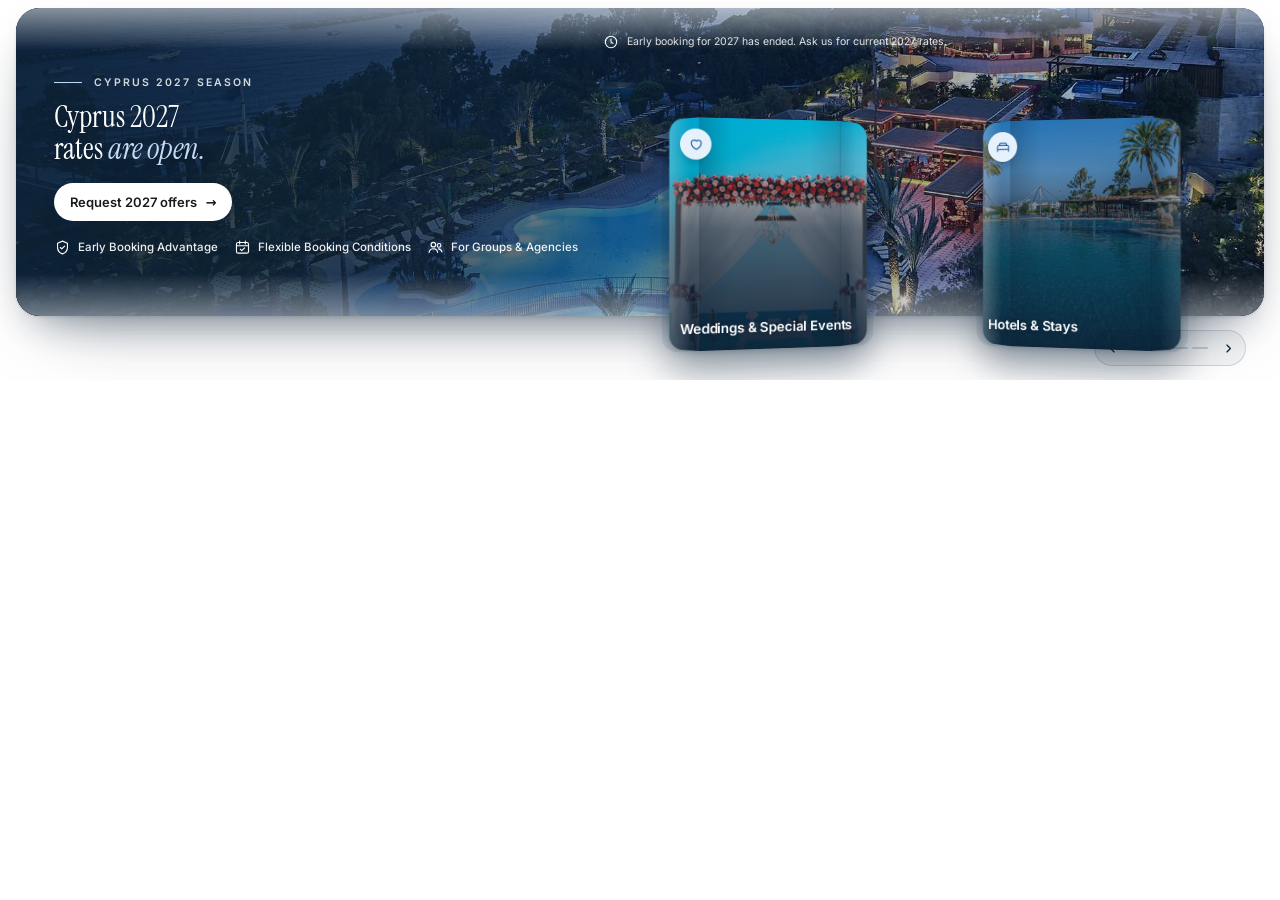
==== commit 121123d5: "Early booking 2027: rounded panel, card overhang, new photos - The photo sits in a rounded panel (ra" ====
--- a/early-booking/index.html
+++ b/early-booking/index.html
@@ -53,7 +53,7 @@
         <ul class="eb__usp reveal" style="--d:3">
           <li>
             <svg viewBox="0 0 24 24" aria-hidden="true"><path d="M12 3 5 6v5.5c0 4.2 2.9 8 7 9.5 4.1-1.5 7-5.3 7-9.5V6l-7-3Z"/><path d="m9 12 2 2 4-4"/></svg>
-            <span>Licensed Cyprus Company</span>
+            <span>Early Booking Advantage</span>
           </li>
           <li>
             <svg viewBox="0 0 24 24" aria-hidden="true"><rect x="3.5" y="5" width="17" height="15" rx="2.5"/><path d="M3.5 9.5h17M8 3v4M16 3v4M9 14.5l2 2 4-4"/></svg>
@@ -86,7 +86,7 @@
         <div class="eb__stage reveal" style="--d:2" id="stage">
           <div class="orbit" id="orbit">
 
-            <article class="oc" data-k="0" role="group" aria-roledescription="slide" aria-label="1 of 4: Hotels and stays" data-img="assets/photos/hotels.webp" style="--fx:.5">
+            <article class="oc" data-k="0" role="group" aria-roledescription="slide" aria-label="1 of 4: Hotels and stays" data-img="assets/photos/hotels.webp" style="--fx:.42">
               <div class="oc__shape" aria-hidden="true"><i class="oc__slice oc__slice--l"></i><i class="oc__slice oc__slice--c"></i><i class="oc__slice oc__slice--r"></i></div>
               <div class="oc__face">
                 <span class="oc__icon" aria-hidden="true"><svg viewBox="0 0 24 24"><path d="M3 18.5V11a2 2 0 0 1 2-2h14a2 2 0 0 1 2 2v7.5M3 15h18M6.5 9V6.8A1.8 1.8 0 0 1 8.3 5h7.4a1.8 1.8 0 0 1 1.8 1.8V9"/></svg></span>
@@ -118,7 +118,7 @@
               </div>
             </article>
 
-            <article class="oc" data-k="2" role="group" aria-roledescription="slide" aria-label="3 of 4: Group programmes" data-img="assets/photos/groups.webp" style="--fx:.45">
+            <article class="oc" data-k="2" role="group" aria-roledescription="slide" aria-label="3 of 4: Group programmes" data-img="assets/photos/groups.webp" style="--fx:.48">
               <div class="oc__shape" aria-hidden="true"><i class="oc__slice oc__slice--l"></i><i class="oc__slice oc__slice--c"></i><i class="oc__slice oc__slice--r"></i></div>
               <div class="oc__face">
                 <span class="oc__icon" aria-hidden="true"><svg viewBox="0 0 24 24"><circle cx="9" cy="8" r="3.2"/><path d="M3 19c.6-3.3 3-5.2 6-5.2s5.4 1.9 6 5.2"/><circle cx="17" cy="9" r="2.6"/><path d="M16.2 13.9c2.4.1 4.2 1.7 4.8 4.4"/></svg></span>
--- a/early-booking/css/early-booking.css
+++ b/early-booking/css/early-booking.css
@@ -1,8 +1,10 @@
 /* =====================================================================
-   WWE Travel CY · Early booking 2027 (compact, about 350 px on desktop)
-   Left: the promotion. Right: a slim glass countdown and a 3D orbit of
-   four concave offer cards. The open card's photo fades into the
-   section background; after the fourth offer the base photo returns.
+   WWE Travel CY · Early booking 2027 (compact, 380 px on desktop)
+   A rounded photo panel with a soft shadow. Left: the promotion.
+   Right: a slim glass countdown and a 3D orbit of four concave offer
+   cards; the card in front reaches past the panel's bottom edge. The
+   open card's photo fades into the panel; after the fourth offer the
+   base photo returns.
    ===================================================================== */
 
 /* fonts are hosted with the section (SIL Open Font Licence, see assets/fonts) */
@@ -25,9 +27,14 @@
   --edge-top: #FFFFFF;
   --edge-bottom: #FFFFFF;
 
-  /* no side padding: it is set in Wix (or with ?pad=) */
+  /* no page padding of its own: it is set in Wix (or with ?pad=) */
   --pad-x: 0px;
-  --section-h: 350px;
+  --section-h: 380px;                /* height when opened on its own; in Wix it fills the frame */
+  --inset-x: 16px;                   /* room for the panel's side shadow */
+  --inset-top: 8px;
+  --overhang: 64px;                  /* space under the panel that the front card reaches into */
+  --card-bottom: 4px;                /* the front card's distance from the bottom of the frame */
+  --panel-radius: 24px;
   --cw: 236px;                       /* card width */
   --ch: 260px;                       /* card height */
   --radius: 16px;
@@ -39,6 +46,7 @@
 
 *, *::before, *::after { box-sizing: border-box; }
 html { color-scheme: light; -webkit-text-size-adjust: 100%; background: var(--edge-bottom); }
+html.is-embedded { background: transparent; }   /* in Wix the page shows around the panel */
 body { margin: 0; font-family: var(--sans); color: var(--white); -webkit-font-smoothing: antialiased; }
 html.is-embedded, html.is-embedded body { overflow: hidden; }
 img, svg { display: block; }
@@ -47,9 +55,25 @@
 /* ---------------------------------------------------------------------
    Section and backgrounds
    --------------------------------------------------------------------- */
-.eb { position: relative; isolation: isolate; overflow: hidden; height: var(--section-h); }
-
-.eb__bg { position: absolute; inset: 0; z-index: -1; }
+.eb { position: relative; isolation: isolate; overflow: hidden; height: var(--section-h); padding: 0 var(--pad-x); }
+html.is-embedded .eb { height: 100vh; }
+
+.eb__bg {
+  position: absolute;
+  top: var(--inset-top);
+  left: calc(var(--pad-x) + var(--inset-x));
+  right: calc(var(--pad-x) + var(--inset-x));
+  bottom: var(--overhang);
+  z-index: -1;
+  overflow: hidden;
+  border-radius: var(--panel-radius);
+  background: rgb(var(--sea));
+  box-shadow:
+    0 1px 3px rgba(var(--sea), 0.12),
+    0 18px 40px -18px rgba(var(--sea), 0.45),
+    0 34px 70px -40px rgba(var(--sea), 0.5);
+  transform: translateZ(0);          /* keeps the rounded clip crisp while the photos fade */
+}
 .eb__photo {
   position: absolute;
   inset: 0;
@@ -77,15 +101,16 @@
     linear-gradient(90deg, rgba(var(--sea), 0.9) 0%, rgba(var(--sea), 0.76) 30%, rgba(var(--sea), 0.42) 55%, rgba(var(--sea), 0.22) 78%, rgba(var(--sea), 0.16) 100%),
     linear-gradient(180deg, rgba(var(--sea), 0.18), rgba(var(--sea), 0.06));
 }
-/* soft transitions into the sections above and below */
+/* soft white light at the top and bottom of the panel */
 .eb__bg::after {
   content: "";
   position: absolute;
   inset: 0;
   z-index: 2;
   background:
-    linear-gradient(180deg, var(--edge-top) 0, rgba(255, 255, 255, 0) 100%) top / 100% 40px no-repeat,
-    linear-gradient(0deg, var(--edge-bottom) 0, rgba(255, 255, 255, 0) 100%) bottom / 100% 40px no-repeat;
+    linear-gradient(180deg, rgba(255, 255, 255, 0.5) 0, rgba(255, 255, 255, 0) 100%) top / 100% 42px no-repeat,
+    linear-gradient(0deg, rgba(255, 255, 255, 0.42) 0, rgba(255, 255, 255, 0) 100%) bottom / 100% 42px no-repeat;
+  pointer-events: none;
 }
 
 .eb__inner {
@@ -93,7 +118,7 @@
   grid-template-columns: minmax(0, 0.92fr) minmax(0, 1.08fr);
   gap: 24px;
   height: 100%;
-  padding: 0 var(--pad-x);
+  padding: var(--inset-top) var(--inset-x) 0;
 }
 
 /* ---------------------------------------------------------------------
@@ -102,7 +127,8 @@
 .eb__left {
   align-self: center;
   min-width: 0;
-  padding-left: clamp(0px, 3vw, 40px);
+  margin-bottom: calc(var(--overhang) - var(--inset-top));   /* centred on the panel, not the frame */
+  padding-left: clamp(22px, 3vw, 44px);
   text-shadow: 0 1px 16px rgba(var(--sea), 0.4);
 }
 .eb__eyebrow {
@@ -153,7 +179,7 @@
 .eb__usp {
   display: flex;
   flex-wrap: wrap;
-  gap: 8px 18px;
+  gap: 8px 16px;
   margin: 18px 0 0;
   padding: 0;
   list-style: none;
@@ -179,7 +205,7 @@
   grid-template-rows: auto minmax(0, 1fr);
   gap: 6px;
   min-width: 0;
-  padding: 38px 0 4px;
+  padding: 26px 18px 0 0;
 }
 .eb__time { display: flex; align-items: center; gap: 14px; min-width: 0; }
 
@@ -248,10 +274,10 @@
   --sc: calc(var(--cw) * 0.68);      /* centre slice width */
   position: absolute;
   left: 50%;
-  top: 50%;
+  bottom: var(--card-bottom);
   width: var(--cw);
   height: var(--ch);
-  margin: calc(var(--ch) / -2) 0 0 calc(var(--cw) / -2);
+  margin-left: calc(var(--cw) / -2);
   transform-style: preserve-3d;
   cursor: pointer;
   -webkit-tap-highlight-color: transparent;
@@ -275,7 +301,7 @@
   backface-visibility: hidden;
 }
 .oc__slice--l { width: var(--sl); border-radius: var(--radius) 0 0 var(--radius); transform-origin: 100% 50%; transform: rotateY(-22deg); background-position: var(--bx) var(--by); }
-.oc__slice--c { width: var(--sc); background-position: calc(var(--bx) - var(--sl)) var(--by); }
+.oc__slice--c { width: calc(var(--sc) + 1px); margin-right: -1px; background-position: calc(var(--bx) - var(--sl)) var(--by); }
 .oc__slice--r { width: var(--sl); border-radius: 0 var(--radius) var(--radius) 0; transform-origin: 0% 50%; transform: rotateY(22deg); background-position: calc(var(--bx) - var(--sl) - var(--sc)) var(--by); }
 /* light and shade sell the curve; the gradient keeps the copy readable */
 .oc__slice::after {
@@ -283,7 +309,7 @@
   position: absolute;
   inset: 0;
   border-radius: inherit;
-  background: linear-gradient(180deg, rgba(var(--sea), 0) 28%, rgba(var(--sea), 0.62) 56%, rgba(var(--sea), 0.93) 100%);
+  background: linear-gradient(180deg, rgba(var(--sea), 0.05) 0%, rgba(var(--sea), 0.12) 22%, rgba(var(--sea), 0.62) 48%, rgba(var(--sea), 0.94) 100%);
 }
 .oc__slice--l::before,
 .oc__slice--r::before,
@@ -339,8 +365,8 @@
   text-shadow: 0 1px 10px rgba(var(--sea), 0.5);
 }
 .oc__deal small { font-size: 10.5px; font-weight: 500; color: rgba(255, 255, 255, 0.8); }
-.oc__deal b { font-family: var(--serif); font-style: italic; font-weight: 400; font-size: 34px; line-height: 0.95; color: var(--accent-light); }
-.oc__deal span { font-family: var(--serif); font-style: italic; font-size: 16px; text-transform: uppercase; color: var(--accent-light); }
+.oc__deal b { font-family: var(--serif); font-style: italic; font-weight: 400; font-size: 34px; line-height: 0.95; color: var(--white); text-shadow: 0 2px 14px rgba(var(--sea), 0.7); }
+.oc__deal span { font-family: var(--serif); font-style: italic; font-size: 16px; text-transform: uppercase; color: var(--white); }
 .oc__title {
   margin: 0;
   font-size: 15px;
@@ -393,18 +419,16 @@
    --------------------------------------------------------------------- */
 .eb__nav {
   position: absolute;
-  right: 10px;
-  bottom: 12px;
+  right: 0;
+  bottom: calc((var(--overhang) - 36px) / 2);   /* under the panel, on the page */
   z-index: 50;
   display: flex;
   align-items: center;
   gap: 6px;
   padding: 3px;
   border-radius: 999px;
-  background: rgba(255, 255, 255, 0.12);
-  border: 1px solid rgba(255, 255, 255, 0.24);
-  -webkit-backdrop-filter: blur(12px);
-  backdrop-filter: blur(12px);
+  background: rgba(var(--sea), 0.05);
+  border: 1px solid rgba(var(--sea), 0.14);
 }
 .eb__arrow {
   display: grid;
@@ -415,16 +439,16 @@
   border: 0;
   border-radius: 50%;
   background: transparent;
-  color: var(--white);
+  color: rgb(var(--sea));
   cursor: pointer;
   transition: background-color 0.2s ease, color 0.2s ease;
 }
 .eb__arrow svg { width: 15px; height: 15px; fill: none; stroke: currentColor; stroke-width: 2; stroke-linecap: round; stroke-linejoin: round; }
-.eb__arrow:hover { background: var(--white); color: var(--ink); }
-.eb__arrow:focus-visible { outline: 2px solid var(--white); outline-offset: 1px; }
+.eb__arrow:hover { background: rgb(var(--sea)); color: var(--white); }
+.eb__arrow:focus-visible { outline: 2px solid var(--blue); outline-offset: 1px; }
 .eb__bars { display: flex; gap: 4px; }
-.eb__bars i { position: relative; width: 16px; height: 2px; border-radius: 2px; background: rgba(255, 255, 255, 0.3); overflow: hidden; }
-.eb__bars b { position: absolute; inset: 0; background: var(--white); transform: scaleX(0); transform-origin: left center; }
+.eb__bars i { position: relative; width: 16px; height: 2px; border-radius: 2px; background: rgba(var(--sea), 0.18); overflow: hidden; }
+.eb__bars b { position: absolute; inset: 0; background: rgb(var(--sea)); transform: scaleX(0); transform-origin: left center; }
 .eb__bars i.is-done b { transform: scaleX(1); }
 
 /* ---------------------------------------------------------------------
@@ -453,23 +477,25 @@
 @media (max-width: 1199px) {
   .eb__inner { grid-template-columns: minmax(0, 0.85fr) minmax(0, 1.15fr); gap: 16px; }
   .eb__usp { gap: 8px 14px; }
+  .eb__left { padding-left: 28px; }
   .cd__seg { padding: 6px 9px 7px; }
 }
 
 /* tablet: the same two columns, a little smaller */
 @media (max-width: 1023px) {
-  :root { --section-h: 340px; --cw: 206px; --ch: 238px; }
+  :root { --section-h: 360px; --cw: 206px; --ch: 238px; --overhang: 60px; --inset-x: 12px; }
   .eb__inner { grid-template-columns: minmax(0, 0.78fr) minmax(0, 1.22fr); }
   .eb__title { font-size: 27px; }
-  .eb__usp { flex-direction: column; gap: 7px; }
+  .eb__usp { flex-direction: column; gap: 6px; margin-top: 14px; }
+  .eb__cta { margin-top: 14px; }
+  .eb__note { margin-top: 8px; }
   .eb__time { flex-wrap: wrap; gap: 6px 12px; }
-  .eb__right { padding-top: 30px; }
+  .eb__right { padding-top: 22px; padding-right: 12px; }
   .cd__num { font-size: 21px; }
   .cd__seg { padding: 5px 8px 6px; }
   .eb__deadline { flex-basis: 100%; }
   .oc__deal b { font-size: 30px; }
   .oc__title { font-size: 14px; }
-  .eb__nav { right: 0; bottom: 4px; }
   .eb__bars i { width: 12px; }
 }
 
@@ -481,20 +507,22 @@
 /* mobile: stacked, the carousel under the promotion
    (Wix's tablet frame, 750–767 px wide, keeps the tablet layout while it is short) */
 @media (max-width: 767px) and (min-height: 500px), (max-width: 749px) {
+  :root { --section-h: auto; --cw: 236px; --ch: 260px; --inset-x: 12px; --overhang: 116px; --card-bottom: 52px; }
   .eb__bars { display: flex; }
-  :root { --section-h: auto; --cw: 236px; --ch: 260px; }
-  .eb__inner { grid-template-columns: minmax(0, 1fr); gap: 22px; height: auto; padding-top: 54px; padding-bottom: 40px; }
-  .eb__left { padding: 0 16px; }
+  html.is-embedded .eb { height: auto; }
+  .eb__inner { grid-template-columns: minmax(0, 1fr); gap: 22px; height: auto; padding: calc(var(--inset-top) + 40px) var(--inset-x) 0; }
+  .eb__left { margin-bottom: 0; padding: 0 16px; }
   .eb__title { font-size: 30px; }
   .eb__usp { flex-direction: column; gap: 8px; }
   .eb__right { padding: 0; gap: 10px; }
   .eb__time { flex-direction: column; align-items: flex-start; gap: 8px; padding: 0 16px; }
   .eb__deadline { flex-basis: auto; }
-  .eb__stage { height: 330px; }
-  .eb__nav { left: 50%; right: auto; bottom: 0; transform: translateX(-50%); }
+  .eb__stage { height: 380px; }
   .eb__bg::before {
     background: linear-gradient(180deg, rgba(var(--sea), 0.82) 0%, rgba(var(--sea), 0.7) 45%, rgba(var(--sea), 0.45) 75%, rgba(var(--sea), 0.35) 100%);
   }
+  /* the controls sit under the front card, centred */
+  .eb__nav { left: 50%; right: auto; bottom: 4px; transform: translateX(-50%); }
 }
 
 /* ---------------------------------------------------------------------
@@ -504,3 +532,11 @@
 html.reduced-motion .eb__photo { transition: none !important; transform: none !important; }
 html.reduced-motion .cd__num.is-flip { animation: none; }
 html.reduced-motion .oc__more { transition: none !important; }
+
+/* very small phones: a narrower countdown */
+@media (max-width: 359px) {
+  .cd__seg { padding: 5px 6px 6px; gap: 3px; }
+  .cd__num { font-size: 20px; }
+  .cd__lab { font-size: 8px; letter-spacing: 0.1em; }
+  .eb__time { padding: 0 12px; }
+}
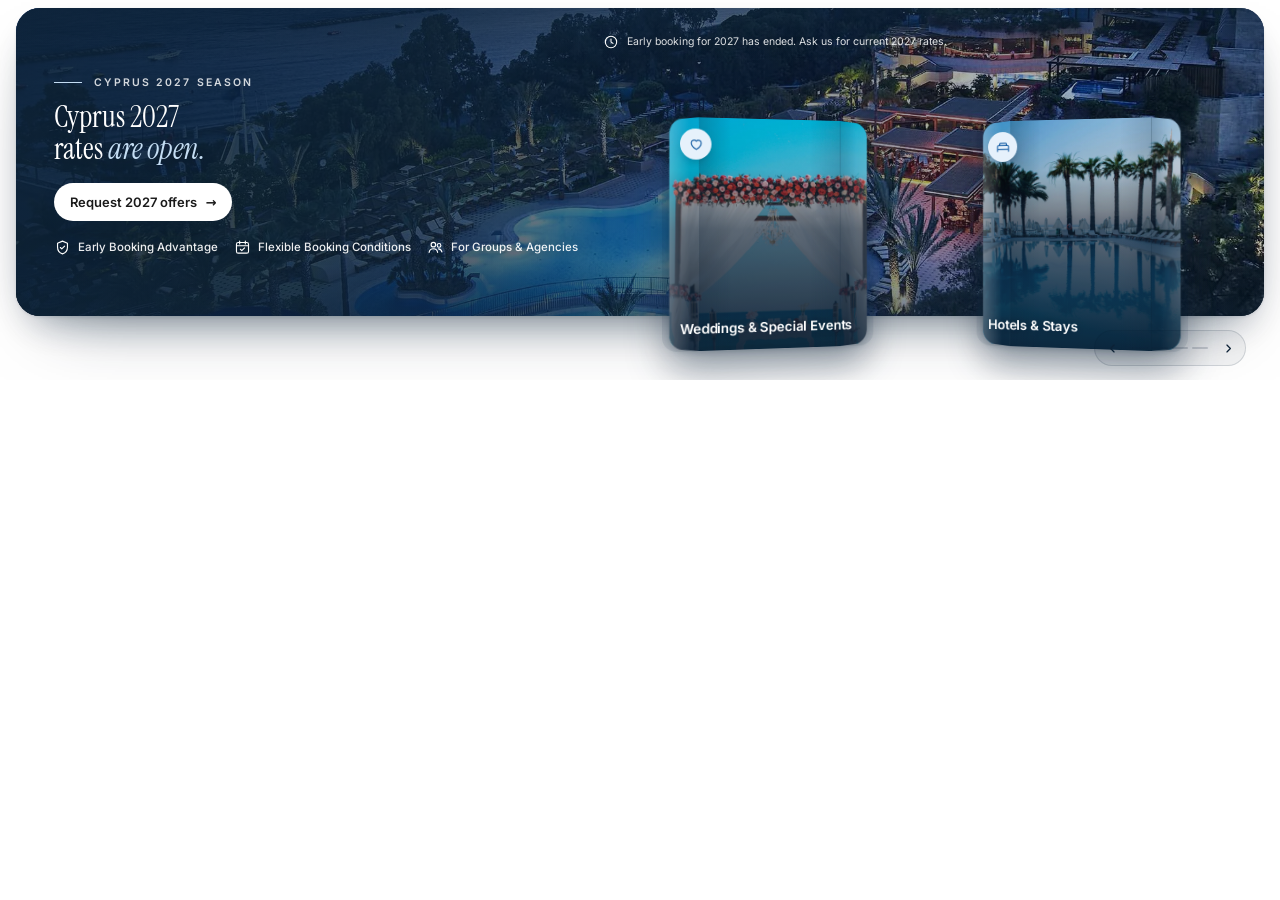
==== commit 829bd843: "Early booking 2027: calmer blue photos for three offers - Hotels & Stays: palms reflected in a resor" ====
--- a/early-booking/index.html
+++ b/early-booking/index.html
@@ -86,7 +86,7 @@
         <div class="eb__stage reveal" style="--d:2" id="stage">
           <div class="orbit" id="orbit">
 
-            <article class="oc" data-k="0" role="group" aria-roledescription="slide" aria-label="1 of 4: Hotels and stays" data-img="assets/photos/hotels.webp" style="--fx:.42">
+            <article class="oc" data-k="0" role="group" aria-roledescription="slide" aria-label="1 of 4: Hotels and stays" data-img="assets/photos/hotels.webp" style="--fx:.5">
               <div class="oc__shape" aria-hidden="true"><i class="oc__slice oc__slice--l"></i><i class="oc__slice oc__slice--c"></i><i class="oc__slice oc__slice--r"></i></div>
               <div class="oc__face">
                 <span class="oc__icon" aria-hidden="true"><svg viewBox="0 0 24 24"><path d="M3 18.5V11a2 2 0 0 1 2-2h14a2 2 0 0 1 2 2v7.5M3 15h18M6.5 9V6.8A1.8 1.8 0 0 1 8.3 5h7.4a1.8 1.8 0 0 1 1.8 1.8V9"/></svg></span>
@@ -102,7 +102,7 @@
               </div>
             </article>
 
-            <article class="oc" data-k="1" role="group" aria-roledescription="slide" aria-label="2 of 4: Tours and experiences" data-img="assets/photos/tours.webp" style="--fx:.62">
+            <article class="oc" data-k="1" role="group" aria-roledescription="slide" aria-label="2 of 4: Tours and experiences" data-img="assets/photos/tours.webp" style="--fx:.58">
               <div class="oc__shape" aria-hidden="true"><i class="oc__slice oc__slice--l"></i><i class="oc__slice oc__slice--c"></i><i class="oc__slice oc__slice--r"></i></div>
               <div class="oc__face">
                 <span class="oc__icon" aria-hidden="true"><svg viewBox="0 0 24 24"><circle cx="12" cy="12" r="8.5"/><path d="m15.5 8.5-2.2 4.8-4.8 2.2 2.2-4.8 4.8-2.2Z"/></svg></span>
@@ -118,7 +118,7 @@
               </div>
             </article>
 
-            <article class="oc" data-k="2" role="group" aria-roledescription="slide" aria-label="3 of 4: Group programmes" data-img="assets/photos/groups.webp" style="--fx:.48">
+            <article class="oc" data-k="2" role="group" aria-roledescription="slide" aria-label="3 of 4: Group programmes" data-img="assets/photos/groups.webp" style="--fx:.42">
               <div class="oc__shape" aria-hidden="true"><i class="oc__slice oc__slice--l"></i><i class="oc__slice oc__slice--c"></i><i class="oc__slice oc__slice--r"></i></div>
               <div class="oc__face">
                 <span class="oc__icon" aria-hidden="true"><svg viewBox="0 0 24 24"><circle cx="9" cy="8" r="3.2"/><path d="M3 19c.6-3.3 3-5.2 6-5.2s5.4 1.9 6 5.2"/><circle cx="17" cy="9" r="2.6"/><path d="M16.2 13.9c2.4.1 4.2 1.7 4.8 4.4"/></svg></span>
--- a/early-booking/css/early-booking.css
+++ b/early-booking/css/early-booking.css
@@ -101,15 +101,15 @@
     linear-gradient(90deg, rgba(var(--sea), 0.9) 0%, rgba(var(--sea), 0.76) 30%, rgba(var(--sea), 0.42) 55%, rgba(var(--sea), 0.22) 78%, rgba(var(--sea), 0.16) 100%),
     linear-gradient(180deg, rgba(var(--sea), 0.18), rgba(var(--sea), 0.06));
 }
-/* soft white light at the top and bottom of the panel */
+/* soft deep-blue shade along the top and bottom of the panel */
 .eb__bg::after {
   content: "";
   position: absolute;
   inset: 0;
   z-index: 2;
   background:
-    linear-gradient(180deg, rgba(255, 255, 255, 0.5) 0, rgba(255, 255, 255, 0) 100%) top / 100% 42px no-repeat,
-    linear-gradient(0deg, rgba(255, 255, 255, 0.42) 0, rgba(255, 255, 255, 0) 100%) bottom / 100% 42px no-repeat;
+    linear-gradient(180deg, rgba(var(--sea), 0.45) 0, rgba(var(--sea), 0) 100%) top / 100% 56px no-repeat,
+    linear-gradient(0deg, rgba(var(--sea), 0.4) 0, rgba(var(--sea), 0) 100%) bottom / 100% 56px no-repeat;
   pointer-events: none;
 }
 
